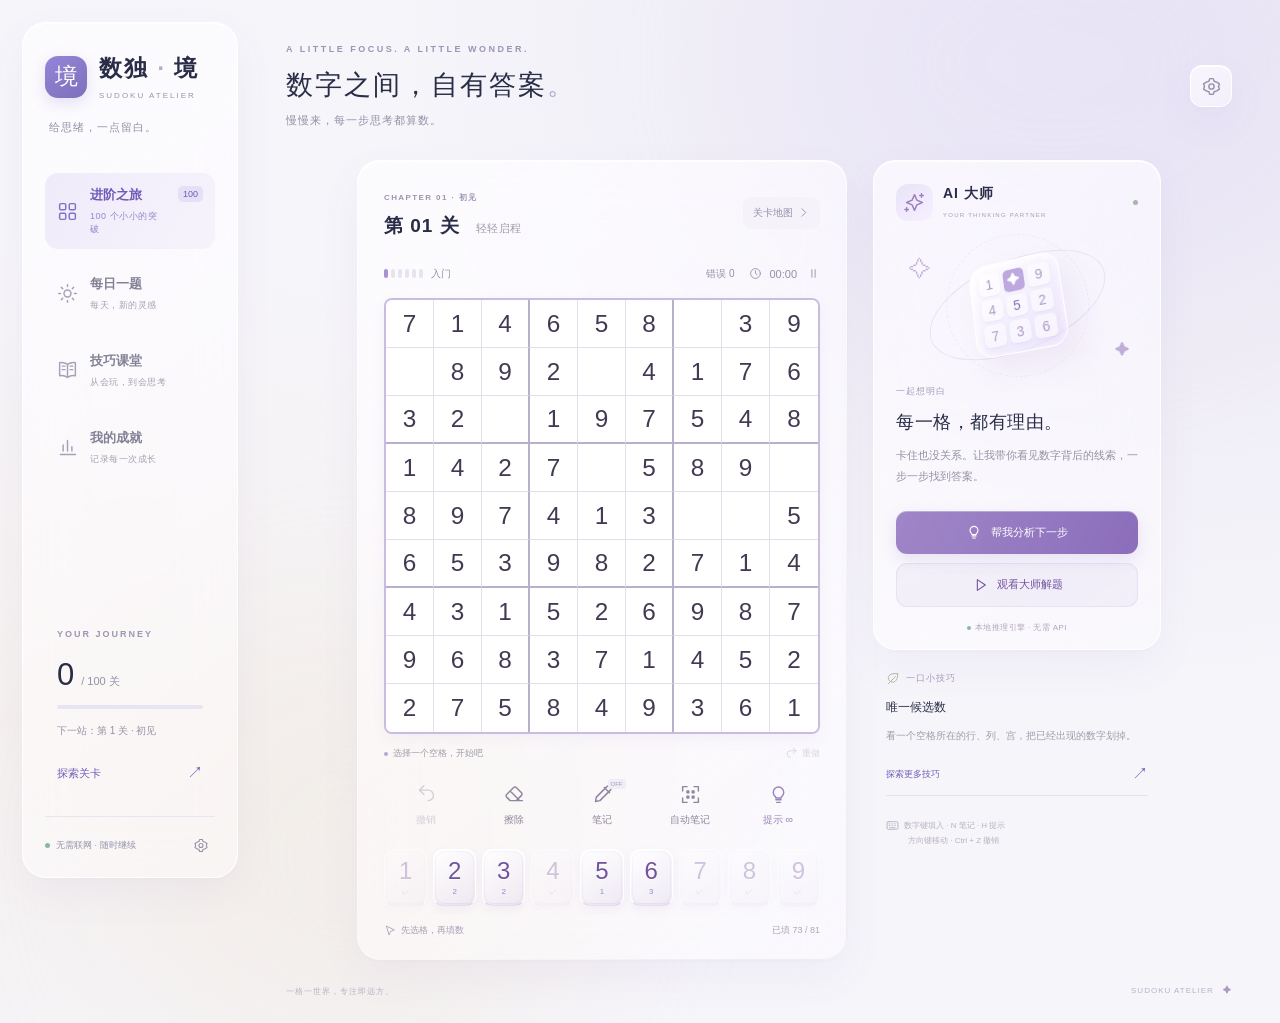
==== index.html @ 43bd1d03 "Publish Sudoku Atelier 2.0" ====
<!doctype html>
<html lang="zh-CN">
<head>
  <meta charset="utf-8">
  <meta name="viewport" content="width=device-width, initial-scale=1, viewport-fit=cover">
  <meta name="theme-color" content="#f6f5fa">
  <meta name="description" content="数独·境，一百关从入门到大师的数独之旅。逐步提示、AI 大师、每日挑战，离线也能玩。">
  <title>数独 · 境 2.0 | 100 关思维之旅</title>
  <link rel="icon" href="icon.svg" type="image/svg+xml">
  <link rel="manifest" href="manifest.webmanifest">
  <link rel="stylesheet" href="style.css">
  <link rel="stylesheet" href="experience.css">
  <script defer src="engine.js"></script>
  <script defer src="levels.js"></script>
  <script defer src="app.js"></script>
</head>
<body>
  <div class="ambient ambient-one"></div><div class="ambient ambient-two"></div>
  <div class="app-shell">
    <aside class="sidebar glass">
      <a class="brand" href="#" aria-label="数独境 首页"><span class="brand-mark">境</span><span>数独<span class="brand-dot"> · </span>境<small>SUDOKU ATELIER</small></span></a>
      <div class="sidebar-intro">给思绪，一点留白。</div>
      <nav class="desktop-nav" aria-label="主导航">
        <button class="nav-item active" data-nav="journey"><i data-icon="grid"></i><span>进阶之旅<small>100 个小小的突破</small></span><b>100</b></button>
        <button class="nav-item" data-nav="daily"><i data-icon="sun"></i><span>每日一题<small>每天，新的灵感</small></span></button>
        <button class="nav-item" data-nav="learn"><i data-icon="book"></i><span>技巧课堂<small>从会玩，到会思考</small></span></button>
        <button class="nav-item" data-nav="stats"><i data-icon="chart"></i><span>我的成就<small>记录每一次成长</small></span></button>
      </nav>
      <div class="journey-card"><span class="eyebrow">YOUR JOURNEY</span><div class="journey-count"><strong id="side-completed">0</strong><span>/ 100 关</span></div><div class="progress-track"><div id="side-progress"></div></div><p id="side-message">从第一格，走向更远的地方。</p><button class="text-button" data-action="levels">探索关卡 <span>↗</span></button></div>
      <div class="sidebar-bottom"><span class="online-dot"></span>无需联网 · 随时继续<button class="icon-button" data-action="settings" aria-label="设置"><i data-icon="settings"></i></button></div>
    </aside>
    <main class="main">
      <header class="page-header"><div><div class="eyebrow">A LITTLE FOCUS. A LITTLE WONDER.</div><h1>数字之间，自有答案<span>。</span></h1><p>慢慢来，每一步思考都算数。</p></div><button class="header-settings icon-button glass" data-action="settings" aria-label="游戏设置"><i data-icon="settings"></i></button></header>
      <header class="mobile-header"><a class="brand" href="#"><span class="brand-mark">境</span><span>数独 · 境</span></a><div><button class="icon-button" data-action="help" aria-label="玩法说明"><i data-icon="help"></i></button><button class="icon-button" data-action="settings" aria-label="游戏设置"><i data-icon="settings"></i></button></div></header>
      <div class="play-layout">
        <section class="game-card glass" aria-label="数独游戏">
          <div class="level-heading"><div><span class="eyebrow" id="chapter-label">CHAPTER 01 · 初见</span><h2 id="level-title">第 01 关 <span>轻轻启程</span></h2></div><button class="level-switch" data-action="levels">关卡地图 <i data-icon="chevron"></i></button></div>
          <div class="game-meta"><span class="difficulty"><span id="difficulty-dots"></span><span id="difficulty-label">入门</span></span><div class="meta-actions"><span id="mistakes" title="累计错误，不限制尝试次数">错误 0</span><button class="timer-button" data-action="pause" aria-label="暂停游戏"><i data-icon="clock"></i><span id="timer">00:00</span><i data-icon="pause"></i></button></div></div>
          <div class="board-wrap"><div id="board" class="board" role="grid" aria-label="9乘9数独棋盘"></div><div class="pause-cover" id="pause-cover" hidden><span class="pause-orbit"><i data-icon="moon"></i></span><h3>给大脑放个小假</h3><p>棋盘和时间，都在这里等你。</p><button class="primary" data-action="resume"><i data-icon="play"></i>继续游戏</button></div></div>
          <div class="board-caption"><span id="board-status"><span class="status-dot"></span>选择一个空格，开始吧</span><button class="tiny-button" data-action="redo" id="redo-button" aria-label="重做"><i data-icon="redo"></i>重做</button></div>
          <div class="tool-row">
            <button class="tool" data-action="undo" id="undo-button"><i data-icon="undo"></i><span>撤销</span></button>
            <button class="tool" data-action="erase"><i data-icon="erase"></i><span>擦除</span></button>
            <button class="tool" data-action="notes" id="notes-button" aria-pressed="false"><span class="tool-icon"><i data-icon="pencil"></i><b id="note-badge">OFF</b></span><span>笔记</span></button>
            <button class="tool desktop-auto" data-action="auto-notes"><i data-icon="scan"></i><span>自动笔记</span></button>
            <button class="tool hint-tool" data-action="hint"><i data-icon="bulb"></i><span>提示 <small>∞</small></span></button>
            <button class="tool mobile-more" data-action="tools"><i data-icon="sliders"></i><span>工具</span></button>
          </div>
          <div class="number-pad" id="number-pad" aria-label="数字键盘"></div>
          <div class="input-footer"><button data-action="input-mode" id="input-mode"><i data-icon="pointer"></i>先选格，再填数</button><span id="filled-count">已填 56 / 81</span></div>
          <button class="mobile-ai" data-action="ai"><span class="ai-mini"><i data-icon="sparkles"></i></span><span>AI 大师<small id="mobile-ai-status">换个视角，找到下一步</small></span><i data-icon="chevron"></i></button>
        </section>
        <aside class="right-rail">
          <section class="master-card glass"><div class="card-heading"><span class="ai-avatar"><i data-icon="sparkles"></i></span><div><h3>AI 大师</h3><span class="small-caps">YOUR THINKING PARTNER</span></div><span class="ai-online"></span></div><div class="master-art" aria-hidden="true"><div class="art-orbit orbit-a"></div><div class="art-orbit orbit-b"></div><div class="art-cube"><span>1</span><span>✦</span><span>9</span><span>4</span><span>5</span><span>2</span><span>7</span><span>3</span><span>6</span></div><span class="art-star star-a">✧</span><span class="art-star star-b">✦</span></div><div class="master-copy"><span class="tiny-label">一起想明白</span><h3 id="ai-title">每一格，都有理由。</h3><p id="ai-reason">卡住也没关系。让我带你看见数字背后的线索，一步一步找到答案。</p></div><button class="primary" data-action="hint"><i data-icon="bulb"></i>帮我分析下一步</button><button class="secondary" data-action="ai"><i data-icon="play"></i>观看大师解题</button><div class="master-footnote"><span class="status-dot"></span>本地推理引擎 · 无需 API</div></section>
          <section class="tip-card"><span class="tiny-label"><i data-icon="leaf"></i>一口小技巧</span><h4 id="tip-title">先从“最满”的地方开始</h4><p id="tip-copy">已知数字越多的行、列或九宫格，往往越容易找到突破口。</p><button class="text-button" data-nav="learn">探索更多技巧 <span>↗</span></button></section>
          <div class="keyboard-note"><i data-icon="keyboard"></i>数字键填入 · N 笔记 · H 提示<br><span>方向键移动 · Ctrl + Z 撤销</span></div>
        </aside>
      </div>
      <footer class="page-footer"><span>一格一世界，专注即远方。</span><span>SUDOKU ATELIER <b>✦</b></span></footer>
    </main>
  </div>
  <nav class="mobile-nav glass" aria-label="手机导航"><button class="active" data-nav="play"><i data-icon="grid"></i><span>棋盘</span></button><button data-nav="journey"><i data-icon="compass"></i><span>旅程</span></button><button class="nav-master" data-nav="ai"><i data-icon="sparkles"></i><span>AI 大师</span></button><button data-nav="learn"><i data-icon="book"></i><span>学堂</span></button><button data-nav="profile"><i data-icon="user"></i><span>我的</span></button></nav>
  <dialog id="modal" aria-labelledby="modal-title"><div class="sheet-handle" id="sheet-handle" aria-hidden="true"><span></span></div><div class="modal-header"><button class="icon-button sheet-back" id="panel-back" data-action="back" aria-label="返回上一级" hidden><i data-icon="back"></i></button><div class="sheet-titles"><span class="eyebrow" id="modal-eyebrow"></span><h2 id="modal-title"></h2></div><button class="icon-button" data-action="close" aria-label="收起全部面板"><i data-icon="close"></i></button></div><div class="panel-trail" id="panel-trail" hidden></div><div id="modal-content"></div></dialog>
  <div id="toast" role="status" aria-live="polite"></div><div id="celebration" aria-hidden="true"></div>
  <input type="file" id="import-file" accept=".json,application/json" hidden>
</body>
</html>
---- style.css ----
@charset "UTF-8";
:root{--bg:#f6f5fa;--ink:#292d47;--muted:#9292a7;--purple:#8271c8;--purple-dark:#705bb7;--lavender:#eee9fb;--line:#e7e5ef;--glass:rgba(255,255,255,.74);--cell:#fff;--selected:#ded4f7;--peer:#f6f3fc;--same:#e9e2f9;--error:#c95972;--error-bg:#fff0f2;--green:#7ba99c;--shadow:0 14px 50px rgba(74,60,118,.055);color-scheme:light;font-family:"Segoe UI","Microsoft YaHei",sans-serif}
*{box-sizing:border-box}body{margin:0;background:var(--bg);color:var(--ink);min-height:100dvh;-webkit-tap-highlight-color:transparent}button,a{touch-action:manipulation}button,input,select{font:inherit}button{border:0;cursor:pointer;color:inherit;background:none}button:disabled{cursor:default;opacity:.35}button:focus-visible,a:focus-visible,input:focus-visible,select:focus-visible{outline:3px solid #a192d7;outline-offset:3px}a{color:inherit;text-decoration:none}h1,h2,h3,h4,p{margin:0}svg{width:21px;height:21px;display:block;fill:none;stroke:currentColor;stroke-width:1.65;stroke-linecap:round;stroke-linejoin:round}i{display:inline-flex;align-items:center;justify-content:center;font-style:normal;flex-shrink:0}[hidden]{display:none!important}.ambient{position:fixed;z-index:-1;pointer-events:none;filter:blur(80px);border-radius:50%}.ambient-one{width:45vw;height:50vh;background:#e8e4fa80;top:-18vh;right:-5vw}.ambient-two{width:35vw;height:50vh;background:#f0e6dc60;bottom:-20vh;left:10vw}.glass{background:var(--glass);border:1px solid #ffffffba;box-shadow:var(--shadow);backdrop-filter:blur(24px)}.app-shell{max-width:1500px;min-height:100dvh;margin:auto;display:grid;grid-template-columns:238px 1fr;gap:0}.sidebar{margin:22px 0 22px 22px;padding:30px 22px 18px;border-radius:24px;position:sticky;top:22px;height:calc(100dvh - 44px);min-height:650px;display:flex;flex-direction:column}.brand{display:flex;align-items:center;gap:12px;font-size:23px;font-weight:650;letter-spacing:2px}.brand-mark{width:42px;height:42px;border-radius:13px;background:linear-gradient(145deg,#9585d8,#7d70ba);color:white;display:grid;place-items:center;font-weight:400;font-size:23px;box-shadow:0 5px 15px #8271c833;letter-spacing:0}.brand-dot{color:#b2a9d1}.brand small{font-size:8px;letter-spacing:2px;display:block;color:#9a93ab;margin-top:7px;font-weight:500}.sidebar-intro{font-size:11px;color:var(--muted);margin:20px 0 38px 4px;letter-spacing:1px}.desktop-nav{display:grid;gap:12px}.nav-item{display:flex;gap:12px;align-items:center;text-align:left;min-height:65px;padding:13px 12px;border-radius:13px;color:#828196;transition:background .2s}.nav-item>i{color:#a5a0b6}.nav-item span{font-size:13px;font-weight:600}.nav-item small{display:block;font-size:9px;margin-top:6px;font-weight:400;letter-spacing:.5px;opacity:.72}.nav-item b{margin-left:auto;font-size:9px;font-weight:500;align-self:flex-start;background:#e6e0f6;padding:3px 5px;border-radius:5px}.nav-item.active{background:linear-gradient(115deg,#efebfa,#f6f3fc);color:var(--purple-dark)}.nav-item.active>i{color:var(--purple)}.nav-item:hover{background:var(--peer)}.journey-card{margin-top:auto;padding:24px 12px 22px}.eyebrow{font-size:9px;letter-spacing:2px;color:#9e94b4;font-weight:600}.journey-count{display:flex;align-items:baseline;gap:7px;margin:16px 0 12px}.journey-count strong{font-size:31px;font-weight:500}.journey-count span{font-size:11px;color:var(--muted)}.progress-track{height:4px;background:var(--line);border-radius:9px;overflow:hidden}.progress-track>div{height:100%;background:#a996dc;width:0;transition:width .5s}.journey-card p{font-size:10px;color:var(--muted);line-height:1.8;margin:13px 0}.text-button{display:flex;align-items:center;justify-content:space-between;width:100%;font-size:11px;color:var(--purple-dark);padding:10px 0}.text-button span{font-size:16px}.sidebar-bottom{display:flex;align-items:center;gap:6px;font-size:9px;color:var(--muted);padding-top:14px;border-top:1px solid var(--line)}.sidebar-bottom .icon-button{margin-left:auto;width:28px;height:28px}.sidebar-bottom svg{width:16px}.online-dot,.status-dot,.ai-online{display:inline-block;width:5px;height:5px;border-radius:50%;background:#8bb7a7}.main{padding:44px 48px 0;max-width:1180px;width:100%}.page-header{display:flex;align-items:center;justify-content:space-between;margin-bottom:32px}.page-header .eyebrow{font-size:9px;letter-spacing:2.5px}.page-header h1{font-size:27px;letter-spacing:2px;font-weight:550;margin:13px 0 10px}.page-header h1 span{color:#aa9ccb}.page-header p{font-size:11px;color:var(--muted);letter-spacing:1px}.icon-button{width:42px;height:42px;border-radius:12px;display:inline-flex;align-items:center;justify-content:center;color:#9691a7}.icon-button:hover{background:var(--lavender)}.play-layout{display:grid;grid-template-columns:minmax(340px,490px) minmax(235px,288px);gap:26px;align-items:start;justify-content:center}.game-card{border-radius:23px;padding:25px 26px 17px;min-width:0}.level-heading{display:flex;align-items:center;justify-content:space-between;gap:8px}.level-heading .eyebrow{font-size:8px;letter-spacing:1.4px}.level-heading h2{font-size:19px;font-weight:600;margin-top:9px;letter-spacing:1px}.level-heading h2 span{font-size:11px;color:#a09aaa;font-weight:400;letter-spacing:.5px;margin-left:10px}.level-switch{display:flex;align-items:center;gap:4px;font-size:10px;color:#9990aa;background:#f5f2fa;padding:9px 10px;border-radius:9px;white-space:nowrap}.level-switch svg{width:13px;height:13px}.game-meta{display:flex;align-items:center;justify-content:space-between;margin:24px 0 14px;font-size:10px;color:#9491a6}.difficulty{display:flex;gap:8px;align-items:center}.difficulty>span:first-child{display:flex;gap:3px}.difficulty-dot{width:4px;height:9px;border-radius:3px;background:#e8e3ef}.difficulty-dot.on{background:#a791d1}.meta-actions{display:flex;align-items:center;gap:15px}.timer-button{display:flex;align-items:center;gap:7px;font-variant-numeric:tabular-nums;font-size:11px;padding:4px 0}.timer-button svg{width:13px;height:13px}.timer-button i:last-child{margin-left:3px}.board-wrap{position:relative;width:100%;aspect-ratio:1}.board{display:grid;grid-template-columns:repeat(9,1fr);grid-template-rows:repeat(9,1fr);height:100%;width:100%;border:2px solid #aca3c1;border-radius:8px;overflow:hidden;background:var(--cell);user-select:none}.cell{padding:0;background:var(--cell);border-radius:0;display:flex;justify-content:center;align-items:center;border-right:1px solid #e2deeb;border-bottom:1px solid #e2deeb;font-size:clamp(19px,1.9vw,26px);font-weight:450;font-variant-numeric:tabular-nums;position:relative;transition:background .15s,color .15s;min-width:0;min-height:0}.cell:nth-child(3n){border-right:2px solid #b8afca}.cell:nth-child(9n){border-right:0}.cell:nth-child(n+19):nth-child(-n+27),.cell:nth-child(n+46):nth-child(-n+54){border-bottom:2px solid #b8afca}.cell:nth-child(n+73){border-bottom:0}.cell.peer{background:var(--peer)}.cell.same{background:var(--same);color:#66558f}.cell.user{color:#8a6bbd;font-weight:550}.cell.selected{background:var(--selected);color:#614b92;box-shadow:inset 0 0 0 2px #b2a0d2;z-index:1}.cell.focus-hint{background:#e7f1e8;color:#4c8066}.cell.error{color:var(--error);background:var(--error-bg)}.cell.error::after{content:"";position:absolute;width:4px;height:4px;border-radius:50%;background:var(--error);bottom:3px;right:3px}.cell.pop{animation:cellPop .24s ease-out}.cell:focus-visible{outline:none;box-shadow:inset 0 0 0 3px #9280bb;z-index:2}.cell .notes{width:90%;height:93%;display:grid;grid-template-columns:repeat(3,1fr);grid-template-rows:repeat(3,1fr);font-size:clamp(8px,.74vw,11px);color:#92879f;font-weight:400;align-items:center;justify-items:center}.cell .note-emphasis{color:#6f50ac;font-weight:800}.pause-cover{position:absolute;inset:0;border-radius:8px;backdrop-filter:blur(15px);background:#f6f3faf5;display:flex;align-items:center;justify-content:center;flex-direction:column;z-index:3}.pause-orbit{width:65px;height:65px;display:grid;place-items:center;background:#e8e2f6;border-radius:50%;color:#9480bd;margin-bottom:18px}.pause-orbit svg{width:28px;height:28px}.pause-cover h3{font-size:18px;font-weight:500}.pause-cover p{font-size:11px;color:var(--muted);margin:12px 0 24px}.pause-cover .primary{width:auto;padding:12px 28px}.board-caption{display:flex;justify-content:space-between;align-items:center;min-height:38px;font-size:9px;color:#a09aaa}.board-caption .status-dot{margin-right:5px;width:4px;height:4px;background:#b6a7d3}.tiny-button{display:flex;align-items:center;gap:4px;font-size:9px;color:#9c92ab;padding:8px 0 8px 8px}.tiny-button svg{width:13px;height:13px}.tool-row{display:grid;grid-template-columns:repeat(5,1fr);gap:4px;padding:3px 0 13px}.tool{display:flex;flex-direction:column;align-items:center;gap:8px;font-size:10px;color:#8f859e;border-radius:10px;padding:9px 0;min-height:58px;transition:background .15s,transform .15s}.tool:active{transform:scale(.92)}.tool:hover{background:var(--peer)}.tool.active{background:var(--lavender);color:var(--purple-dark)}.tool-icon{position:relative;display:flex}.tool-icon b{position:absolute;top:-5px;left:16px;font-size:6px;font-weight:500;background:#f0edf6;padding:2px 3px;border-radius:3px;color:#a79bb4}.tool.active b{background:var(--purple);color:white}.hint-tool{color:#9c83ba}.hint-tool small{font-size:11px}.number-pad{display:grid;grid-template-columns:repeat(9,1fr);gap:6px}.number-key{height:57px;background:linear-gradient(160deg,#f6f2fc,#ede8f7);border:1px solid #eae4f3;border-radius:10px;display:flex;flex-direction:column;align-items:center;justify-content:center;gap:4px;color:#8b71b6;transition:transform .12s,background .2s}.number-key strong{font-size:24px;font-weight:450;line-height:1}.number-key small{font-size:8px;color:#b0a0c4}.number-key:active{transform:translateY(2px) scale(.95)}.number-key.active{background:#8b74bc;color:white}.number-key.active small{color:#e4dcef}.number-key.complete{opacity:.4}.input-footer{display:flex;align-items:center;justify-content:space-between;font-size:9px;color:#ada5b5;margin-top:13px;min-height:23px}.input-footer button{display:flex;gap:5px;align-items:center;color:#a89cb6;font-size:9px;padding:5px 0}.input-footer svg{height:12px;width:12px}.right-rail{display:flex;flex-direction:column;gap:22px}.master-card{padding:23px 22px 16px;border-radius:22px;overflow:hidden}.card-heading{display:flex;align-items:center;gap:10px}.ai-avatar{width:37px;height:37px;background:linear-gradient(140deg,#e9e3f9,#f7f0ff);color:#9b82be;display:grid;place-items:center;border-radius:12px}.card-heading h3{font-size:14px;letter-spacing:1px;font-weight:600}.small-caps{font-size:6px;color:#a79ab4;letter-spacing:1.25px}.ai-online{margin-left:auto;background:#a2b9a5}.master-art{height:152px;position:relative;display:grid;place-items:center;margin:8px -12px 4px;perspective:600px}.art-cube{width:96px;height:96px;display:grid;grid-template-columns:repeat(3,1fr);gap:4px;transform:rotate(-12deg) rotateY(-16deg) rotateX(15deg);padding:9px;background:linear-gradient(150deg,#ffffffcf,#dacdf880);border:1px solid #fff;border-radius:18px;box-shadow:10px 15px 28px #8b6fb71a,inset 2px 2px 10px #fff;color:#ac99c3;animation:float 7s ease-in-out infinite}.art-cube span{display:grid;place-items:center;font-size:14px;background:#fff8;border-radius:5px;box-shadow:0 1px 2px #9179b41a}.art-cube span:nth-child(2){background:#bda9df;color:white}.art-cube span:nth-child(5){color:#8c6ab7}.art-orbit{position:absolute;border:1px solid #d6c9ec70;border-radius:50%;width:187px;height:90px;transform:rotate(-23deg)}.orbit-b{width:143px;height:143px;border-style:dashed;transform:rotate(12deg);opacity:.6}.art-star{position:absolute;color:#bfaed9;font-size:22px}.star-a{left:25px;top:28px}.star-b{right:20px;bottom:23px;font-size:15px}.tiny-label{font-size:9px;color:#a89aba;letter-spacing:1px;display:flex;align-items:center;gap:6px}.master-copy h3{font-size:18px;font-weight:500;margin:12px 0 11px;letter-spacing:.5px}.master-copy p{font-size:11px;color:#9690a3;line-height:1.95;margin-bottom:23px;display:-webkit-box;-webkit-line-clamp:4;-webkit-box-orient:vertical;overflow:hidden}.primary,.secondary{display:flex;align-items:center;justify-content:center;gap:9px;padding:13px 14px;border-radius:11px;width:100%;font-size:11px;transition:background .2s,transform .15s;min-height:43px}.primary{background:linear-gradient(115deg,#9b83c8,#8570b8);color:#fff;box-shadow:0 5px 15px #8e76bb17}.primary:hover{background:var(--purple-dark)}.primary:active,.secondary:active{transform:scale(.98)}.primary svg,.secondary svg{width:16px;height:16px}.secondary{background:#f5f1fa;color:#9a88b2;margin-top:9px;border:1px solid #eee7f5}.secondary:hover{background:var(--lavender)}.master-footnote{text-align:center;font-size:8px;color:#b1a6bd;margin-top:15px;letter-spacing:.4px}.master-footnote .status-dot{width:4px;height:4px;margin-right:4px}.tip-card{padding:0 13px}.tip-card svg{width:14px;height:14px;color:#b4b8a0}.tip-card h4{font-size:12px;font-weight:500;margin:13px 0 10px}.tip-card p{font-size:10px;color:#a39aaa;line-height:1.9}.tip-card .text-button{font-size:9px;margin-top:9px;border-bottom:1px solid #e8e2ed}.keyboard-note{font-size:8px;line-height:1.9;color:#b9b0c1;padding-left:13px}.keyboard-note>i{vertical-align:middle;margin-right:5px}.keyboard-note svg{width:13px;height:13px}.keyboard-note>span{margin-left:22px}.page-footer{display:flex;justify-content:space-between;font-size:8px;color:#bab1c6;letter-spacing:1px;margin:26px 0}.page-footer b{margin-left:6px;color:#ac9bc1}.mobile-header,.mobile-ai,.mobile-nav{display:none}
dialog{border:1px solid #ffffffc7;border-radius:24px;padding:25px;width:min(570px,calc(100vw - 30px));max-height:85dvh;overflow:auto;background:#fbfaff;color:var(--ink);box-shadow:0 30px 110px #3a254838;overscroll-behavior:contain}dialog::backdrop{background:#30243f35;backdrop-filter:blur(7px)}.modal-header{display:flex;justify-content:space-between;align-items:center;gap:10px;margin-bottom:23px}.modal-header h2{font-size:22px;font-weight:550;margin-top:8px}.modal-header .icon-button{flex-shrink:0}.modal-description{font-size:12px;color:#91859f;line-height:1.9;margin-bottom:18px}.chapter-tabs{display:grid;grid-template-columns:repeat(5,1fr);gap:7px;margin-bottom:18px}.chapter-tab{font-size:10px;border-radius:10px;padding:10px 2px;background:#f0ebf7;color:#9c8bad}.chapter-tab.active{background:#927cbd;color:white}.chapter-tab small{display:block;font-size:8px;margin-top:4px;opacity:.75}.chapter-summary{display:flex;justify-content:space-between;align-items:center;margin:20px 0 13px}.chapter-summary h3{font-size:15px;font-weight:500}.chapter-summary span{font-size:10px;color:var(--muted)}.level-grid{display:grid;grid-template-columns:repeat(5,1fr);gap:10px}.level-tile{aspect-ratio:1;background:#f1ecf8;border-radius:14px;display:flex;flex-direction:column;align-items:center;justify-content:center;gap:6px;border:1px solid transparent}.level-tile strong{font-size:22px;font-weight:450}.level-tile small{font-size:9px;color:#b59dcc;letter-spacing:2px}.level-tile.locked{background:#f5f3f8;color:#bbb4c6}.level-tile.locked small{font-size:8px;letter-spacing:0;color:#aaa0b6}.level-tile.current{background:#e5dbf5;border-color:#b7a2d4;color:#765795}.level-tile.done{background:#edf3ed;color:#748e78}.level-tile.done small{color:#b7a56b}.level-tile svg{width:13px;height:13px}.chapter-description{font-size:11px;color:#95869e;line-height:1.9;padding:16px 0}.modal-actions{display:flex;gap:10px;margin-top:20px}.modal-actions .secondary{margin-top:0}.hint-tag{display:inline-flex;align-items:center;gap:7px;font-size:10px;color:#8c74ac;background:#eee7f7;padding:8px 12px;border-radius:8px}.hint-reason{white-space:pre-line;font-size:13px;line-height:2;color:#776b87;margin:18px 0;max-height:40vh;overflow:auto}.hint-answer{display:flex;align-items:center;justify-content:center;gap:20px;background:#f3edf9;border-radius:15px;padding:20px;font-size:12px;color:#9b89ad}.hint-answer strong{font-size:35px;color:#8c70b3;font-weight:500}.setting-row{display:flex;align-items:center;justify-content:space-between;gap:20px;padding:17px 0;border-bottom:1px solid var(--line)}.setting-row label{font-size:13px}.setting-row small{display:block;font-size:10px;color:#a195ac;line-height:1.7;margin-top:5px}.switch{appearance:none;width:38px;height:23px;border-radius:20px;background:#dfd9e8;position:relative;cursor:pointer;flex-shrink:0}.switch:before{content:"";position:absolute;top:3px;left:3px;width:17px;height:17px;border-radius:50%;background:#fff;transition:transform .2s}.switch:checked{background:#9780bc}.switch:checked:before{transform:translateX(15px)}select{max-width:150px;border:1px solid #ded5ea;color:#8b73a6;background:#f6f1fa;border-radius:8px;padding:8px;font-size:11px}.section-label{font-size:11px;color:#aa98b9;margin:22px 0 8px;letter-spacing:1px}.settings-buttons{display:grid;grid-template-columns:1fr 1fr;gap:10px}.settings-buttons .secondary{margin:0}.danger-link{font-size:11px;color:#bd7990;padding:15px 0;margin-top:8px}.lesson{padding:15px;background:#f5f1fa;border-radius:13px;margin:10px 0}.lesson summary{font-size:13px;cursor:pointer;list-style:none;display:flex;gap:12px;align-items:center}.lesson summary span{font-size:10px;width:26px;height:26px;background:#e8def3;color:#9a78b7;border-radius:8px;display:grid;place-items:center}.lesson summary b{font-weight:500}.lesson summary small{margin-left:auto;font-size:9px;color:#a992bb}.lesson p{font-size:12px;line-height:1.9;color:#94849e;margin-top:13px}.rule-cards{display:grid;grid-template-columns:repeat(3,1fr);gap:9px}.rule-card{padding:16px 8px;border-radius:12px;background:#f1eaf8;text-align:center}.rule-card strong{font-size:18px;font-weight:450;color:#9c7dbc}.rule-card p{font-size:10px;line-height:1.8;color:#ac96ba;margin-top:6px}.stats-grid{display:grid;grid-template-columns:repeat(3,1fr);gap:10px}.stat-box{background:#f2edf8;border-radius:14px;padding:18px 6px;text-align:center}.stat-box strong{display:block;font-size:24px;font-weight:450;color:#9272b5}.stat-box span{display:block;font-size:10px;color:#a594b2;margin-top:8px}.achievement{display:flex;align-items:center;gap:13px;padding:14px 0;border-bottom:1px solid var(--line);opacity:.45}.achievement.earned{opacity:1}.achievement .medal{width:37px;height:37px;display:grid;place-items:center;border-radius:11px;background:#efe6d3;color:#af9567}.achievement h4{font-size:12px;font-weight:550}.achievement p{font-size:10px;color:#a394ad;margin-top:5px}.achievement>span:last-child{margin-left:auto;font-size:9px;color:#aa96b8}.win-content{text-align:center}.win-mark{margin:12px auto 20px;width:86px;height:86px;display:grid;place-items:center;border-radius:50%;background:linear-gradient(140deg,#ece2fa,#f9ecda);color:#b29560;font-size:36px}.win-stars{font-size:33px;letter-spacing:10px;color:#c2aa75;margin:15px 0}.win-content h3{font-size:23px;font-weight:500}.win-content>p{font-size:12px;color:#9d8ca7;margin:12px 0 22px;line-height:1.9}.ai-controls{display:flex;gap:10px;align-items:center;margin:20px 0}.ai-controls .primary{flex:1}.ai-controls select{width:95px}.ai-live{background:#f1ebf8;border-radius:13px;padding:17px;font-size:12px;color:#957bad;line-height:1.9}.ai-live strong{display:block;margin-bottom:8px;font-weight:600}.ai-live p{max-height:32vh;overflow:auto;white-space:pre-line;color:#9c8ba8}.demo-ribbon{color:#a88554!important}.storage-note{font-size:10px;line-height:1.8;color:#ab9ab7;margin-top:15px}.daily-hero{padding:24px;text-align:center;background:linear-gradient(140deg,#f2e9d7,#eee5f8);border-radius:18px;margin-bottom:20px}.daily-hero i{color:#b49b6c}.daily-hero svg{width:36px;height:36px}.daily-hero h3{margin:15px 0 8px;font-size:24px;font-weight:450}.daily-hero p{font-size:11px;color:#aa91a5}.empty-state{font-size:12px;color:#b1a1bb;text-align:center;padding:26px}.record-row{display:flex;align-items:center;justify-content:space-between;padding:13px 2px;border-bottom:1px solid var(--line);font-size:12px;color:#9982ac}.record-row small{font-size:10px;color:#b69ac7}.resume-note{font-size:10px;color:#ac9db6;margin-top:12px;line-height:1.8;text-align:center}#toast{position:fixed;bottom:32px;left:50%;transform:translate(-50%,12px);border-radius:12px;max-width:90vw;padding:13px 22px;background:#62526fe8;backdrop-filter:blur(10px);color:white;font-size:12px;box-shadow:0 10px 30px #54436720;opacity:0;pointer-events:none;z-index:100;transition:opacity .2s,transform .2s;text-align:center}#toast.visible{opacity:1;transform:translate(-50%,0)}#celebration{position:fixed;inset:0;pointer-events:none;z-index:200;overflow:hidden}.confetti{position:absolute;top:-20px;width:7px;height:13px;border-radius:2px;animation:fall 2.3s ease-in forwards}.board.breathe{animation:boardGlow .8s}.mobile-ai small{display:block}.muted{color:#aea0b8;font-size:11px;line-height:1.8}
.ai-preview{display:grid;grid-template-columns:repeat(9,1fr);width:min(230px,60vw);aspect-ratio:1;margin:0 auto 18px;border:2px solid #baabcb;border-radius:6px;overflow:hidden}.ai-preview span{display:grid;place-items:center;font-size:16px;border-right:1px solid #e3dceb;border-bottom:1px solid #e3dceb;background:var(--cell)}.ai-preview span:nth-child(3n){border-right:2px solid #baabcb}.ai-preview span:nth-child(9n){border-right:0}.ai-preview span:nth-child(n+19):nth-child(-n+27),.ai-preview span:nth-child(n+46):nth-child(-n+54){border-bottom:2px solid #baabcb}.ai-preview span.user{color:#b090cb}.ai-preview span.selected{background:#e8dcf6;color:#8863a4}.ai-preview span:nth-child(n+73){border-bottom:0}
@keyframes float{0%,100%{transform:translateY(0) rotate(-12deg) rotateY(-16deg) rotateX(15deg)}50%{transform:translateY(-7px) rotate(-8deg) rotateY(-16deg) rotateX(15deg)}}@keyframes cellPop{0%{font-size:15px}70%{font-size:28px}100%{font-size:inherit}}@keyframes fall{to{transform:translateY(105vh) rotate(600deg);opacity:.3}}@keyframes boardGlow{50%{box-shadow:0 0 25px #b8a2d860}}
@media(min-width:1400px){.main{padding-top:58px;padding-left:62px;padding-right:62px}.page-header{margin-bottom:37px}.play-layout{gap:32px}.game-card{padding:28px 29px 20px}}
@media(max-width:1150px){.app-shell{grid-template-columns:210px 1fr}.sidebar{margin-left:15px;padding:25px 15px}.main{padding:35px 28px 0}.play-layout{gap:20px;grid-template-columns:minmax(310px,450px) minmax(210px,260px)}.game-card{padding:22px 20px 15px}.master-card{padding:20px 17px 15px}.brand{font-size:21px}.nav-item{gap:9px;padding-left:9px}.nav-item span{font-size:12px}.level-heading h2 span{display:none}}
@media(max-width:980px){.app-shell{grid-template-columns:185px 1fr}.sidebar{padding:25px 12px}.main{padding:35px 25px 0}.play-layout{grid-template-columns:minmax(310px,440px)}.right-rail{display:none}.game-card{padding:24px}.mobile-ai{display:flex;align-items:center;gap:11px;width:100%;border-top:1px solid var(--line);margin-top:11px;padding:16px 0 0;text-align:left;font-size:12px;color:#9d80b9}.mobile-ai .ai-mini{width:31px;height:31px;border-radius:10px;background:#efe7f9;display:grid;place-items:center}.mobile-ai>span:nth-child(2){flex:1}.mobile-ai small{font-size:9px;color:#b2a0c0;margin-top:4px}.mobile-ai>i svg{width:15px;height:15px}.page-header h1{font-size:24px}.cell{font-size:25px}.cell .notes{font-size:10px}.nav-item small{font-size:8px}.brand{font-size:19px;gap:8px}.brand small{font-size:6px}.sidebar-intro{font-size:10px}.sidebar-bottom{font-size:8px;gap:3px}.nav-item b{display:none}.page-footer{max-width:440px;margin:22px auto}}
@media(max-width:680px){.app-shell{display:block}.sidebar,.page-header,.page-footer{display:none}.main{padding:0 16px 95px;max-width:470px;margin:auto}.mobile-header{display:flex;align-items:center;justify-content:space-between;padding:calc(18px + env(safe-area-inset-top)) 4px 21px}.mobile-header .brand{font-size:18px;letter-spacing:1.5px}.mobile-header .brand-mark{width:32px;height:32px;font-size:18px;border-radius:10px}.mobile-header .icon-button{width:33px;height:33px}.mobile-header svg{width:19px;height:19px}.mobile-header>div{display:flex;gap:7px}.play-layout{display:block}.game-card{border-radius:20px;padding:20px 15px 13px}.level-heading .eyebrow{font-size:7px;letter-spacing:1.4px}.level-heading h2{font-size:19px;margin-top:7px}.level-heading h2 span{display:inline;font-size:10px;margin-left:8px}.level-switch{padding:8px;font-size:9px}.game-meta{margin:19px 0 11px;font-size:9px}.meta-actions{gap:12px}.timer-button{font-size:10px;gap:6px}.difficulty{gap:6px}.difficulty-dot{height:8px;width:3px}.cell{font-size:24px}.cell .notes{font-size:9px}.board-caption{min-height:34px;font-size:8px}.tiny-button{font-size:8px}.tool-row{padding:0 0 11px;gap:2px}.tool{font-size:10px;min-height:57px;gap:8px;padding:8px 0}.tool svg{width:20px;height:20px}.number-pad{gap:4px}.number-key{height:53px;border-radius:8px}.number-key strong{font-size:23px}.number-key small{font-size:7px}.input-footer{margin-top:9px;font-size:8px}.input-footer button{font-size:8px}.mobile-ai{margin-top:9px;padding-top:12px;font-size:11px}.mobile-ai small{font-size:8px}.mobile-ai .ai-mini{width:29px;height:29px}.mobile-ai svg{width:18px;height:18px}.mobile-nav{position:fixed;bottom:0;left:0;right:0;padding:9px 18px calc(8px + env(safe-area-inset-bottom));display:grid;grid-template-columns:repeat(4,1fr);z-index:4;border-width:1px 0 0;background:#fbfaffef;gap:15px}.mobile-nav button{display:flex;align-items:center;flex-direction:column;gap:5px;color:#b0a6bf;min-height:43px;font-size:9px}.mobile-nav button.active{color:#9270b9}.mobile-nav svg{width:20px;height:20px}.mobile-nav button.active i{position:relative}.mobile-nav button.active i:before{content:"";position:absolute;inset:-4px -13px;background:#ece4f760;border-radius:8px;z-index:-1}dialog{padding:22px 19px;border-radius:22px;max-height:87dvh;width:calc(100vw - 24px)}.modal-header h2{font-size:21px}.modal-header{margin-bottom:20px}.level-grid{gap:8px}.level-tile{border-radius:11px}.level-tile strong{font-size:19px}.chapter-tabs{gap:5px}.chapter-tab{font-size:9px}.hint-reason{font-size:12px}.modal-actions{gap:8px}.modal-actions button{font-size:11px}#toast{bottom:88px;font-size:11px;min-width:200px}.setting-row{padding:14px 0}.setting-row label{font-size:12px}.setting-row small{font-size:9px}}
@media(max-width:370px){.main{padding-left:10px;padding-right:10px}.game-card{padding-left:12px;padding-right:12px}.level-heading h2 span{display:none}.mobile-header{padding-top:14px;padding-bottom:15px}.number-key{height:48px}.cell{font-size:22px}.cell .notes{font-size:8px}.number-pad{gap:3px}.game-meta{margin-top:16px}.tool{font-size:9px}.tool svg{width:19px;height:19px}}
@media(max-height:740px) and (max-width:680px){.mobile-header{padding-top:12px;padding-bottom:13px}.game-card{padding-top:15px}.game-meta{margin-top:13px}.tool-row{padding-bottom:8px}.tool{min-height:49px;gap:5px;padding:6px 0}.number-key{height:45px}.input-footer{margin-top:6px}.mobile-ai{padding-top:10px;margin-top:7px}}
body[data-theme="night"]{--bg:#211f2b;--ink:#e1d9ed;--muted:#91849f;--purple:#b59bd5;--purple-dark:#b498d4;--lavender:#383044;--line:#44374f;--glass:#2b2636dc;--cell:#2c2736;--selected:#55416a;--peer:#342b40;--same:#443553;--error:#f596ac;--error-bg:#502d3a;--shadow:0 14px 50px #10091733;color-scheme:dark}body[data-theme="night"] .glass{border-color:#ffffff0d}body[data-theme="night"] .ambient{opacity:.1}body[data-theme="night"] .cell{border-color:#46384f}body[data-theme="night"] .cell:nth-child(3n){border-right-color:#70577e}body[data-theme="night"] .cell:nth-child(n+19):nth-child(-n+27),body[data-theme="night"] .cell:nth-child(n+46):nth-child(-n+54){border-bottom-color:#70577e}body[data-theme="night"] .board{border-color:#766087}body[data-theme="night"] .nav-item.active,body[data-theme="night"] .number-key,body[data-theme="night"] .level-switch,body[data-theme="night"] .secondary,body[data-theme="night"] .pause-cover,body[data-theme="night"] .mobile-nav,body[data-theme="night"] dialog{background:#302739}body[data-theme="night"] .number-key{border-color:#4d3c5b}body[data-theme="night"] .level-tile,body[data-theme="night"] .lesson,body[data-theme="night"] .stat-box,body[data-theme="night"] .ai-live,body[data-theme="night"] .hint-answer,body[data-theme="night"] .rule-card{background:#3c2e47}body[data-theme="night"] .cell.user{color:#c3a0ea}body[data-theme="night"] .cell.selected{color:#e4cff9}body[data-theme="night"] .cell.error{color:var(--error)}body[data-theme="night"] .cell.focus-hint{background:#304b42;color:#b8d9c7}body[data-theme="night"] .number-key.active{background:#725887;color:white}
body.high-contrast{--muted:#6b6477;--ink:#252034}body.high-contrast .cell .notes{color:#61526e}body.high-contrast .game-meta,body.high-contrast .board-caption,body.high-contrast .tool,body.high-contrast .input-footer{color:#70627c}body.large-digits .cell{font-size:29px}body.large-digits .cell .notes{font-size:11px}
@media(prefers-reduced-motion:reduce){*,*:before,*:after{animation:none!important;transition:none!important;scroll-behavior:auto!important}}body.reduce-motion *,body.reduce-motion *:before{animation:none!important;transition:none!important}
---- experience.css ----
/* Atelier 2.0 — layered mobile navigation, tactile glass and quiet light. */
:root{--accent-rgb:139,109,187;--accent:#8b6dbb;--accent-deep:#73539f;--accent-soft:#eee7f8;--surface-rgb:255,253,255;--frost:.7;--glass-blur:26px;--edge:rgba(255,255,255,.88);--panel-ink:#413450;--panel-muted:#8d809c;--duration:220ms}
body[data-accent="mint"]{--accent-rgb:72,148,133;--accent:#489485;--accent-deep:#307d70;--accent-soft:#e1f2ee;--purple:#489485;--purple-dark:#307d70;--lavender:#e1f2ee;--selected:#c4e6dc;--same:#dceee7;--peer:#f0f8f5}
body[data-accent="peach"]{--accent-rgb:190,127,102;--accent:#be7f66;--accent-deep:#a5654d;--accent-soft:#f9e9e0;--purple:#be7f66;--purple-dark:#a5654d;--lavender:#f9e9e0;--selected:#f0d0bd;--same:#f8e4d8;--peer:#fdf5ef}
body[data-material="clear"]{--frost:.43;--glass-blur:17px;--edge:rgba(255,255,255,.96)}body[data-material="solid"]{--frost:1;--glass-blur:0px}body[data-pace="gentle"]{--duration:320ms}
body{background:radial-gradient(ellipse at 90% 4%,rgba(var(--accent-rgb),.12),transparent 46%),radial-gradient(ellipse at 0% 70%,#efdec133,transparent 48%),#f6f5fa}
.glass{background:linear-gradient(145deg,rgba(var(--surface-rgb),var(--frost)),rgba(var(--surface-rgb),.44));border:1px solid var(--edge);backdrop-filter:blur(var(--glass-blur)) saturate(140%);box-shadow:inset 0 1px 0 #fff,0 16px 40px rgba(var(--accent-rgb),.065),0 2px 5px rgba(var(--accent-rgb),.025)}
body[data-material="solid"] .glass{background:rgb(var(--surface-rgb))}.game-card{position:relative}.game-card::before{content:"";position:absolute;inset:-1px;border-radius:inherit;pointer-events:none;border:1px solid transparent;background:linear-gradient(130deg,#fff,transparent 38%,rgba(var(--accent-rgb),.14)) border-box;mask:linear-gradient(#fff 0 0) padding-box,linear-gradient(#fff 0 0);mask-composite:exclude}
.board{border-color:rgba(var(--accent-rgb),.46);box-shadow:0 5px 14px rgba(var(--accent-rgb),.07),inset 0 0 0 1px #fff}.cell.given{color:#433953}.cell.user{color:var(--accent-deep)}.cell.selected{box-shadow:inset 0 0 0 2px rgba(var(--accent-rgb),.5)}.cell.error{color:var(--error)}.cell.pop{animation:none}.cell.pop .digit{animation:digit-land .22s cubic-bezier(.15,.9,.4,1)}.cell .digit{pointer-events:none}.cell .notes{pointer-events:none}
.number-key{position:relative;overflow:hidden;background:linear-gradient(145deg,rgba(255,255,255,.95),rgba(var(--accent-rgb),.105));border:1px solid rgba(255,255,255,.95);border-bottom-color:rgba(var(--accent-rgb),.2);color:var(--accent-deep);box-shadow:0 4px 8px rgba(var(--accent-rgb),.075),inset 0 1px 0 #fff,inset 0 -2px 0 rgba(var(--accent-rgb),.05);transition:transform 90ms,box-shadow 120ms,background 120ms;isolation:isolate}
.number-key::before{content:"";position:absolute;inset:1px;border-radius:inherit;border:1px solid rgba(var(--accent-rgb),.06);pointer-events:none}.number-key strong{font-variant-numeric:tabular-nums;font-weight:500;text-shadow:0 1px 0 white}.number-key small{color:rgba(var(--accent-rgb),.8)}.key-light{position:absolute;inset:0;background:radial-gradient(circle 50px at var(--press-x,50%) var(--press-y,50%),rgba(var(--accent-rgb),.2),transparent);opacity:0;pointer-events:none;z-index:-1}.number-key:active{transform:translateY(2px) scale(.96);box-shadow:inset 0 2px 5px rgba(var(--accent-rgb),.12),0 1px 2px rgba(var(--accent-rgb),.08)}.number-key:active .key-light{opacity:1}.number-key.active{background:linear-gradient(135deg,rgba(var(--accent-rgb),.72),var(--accent));box-shadow:0 5px 12px rgba(var(--accent-rgb),.25);color:white}.number-key.active strong{text-shadow:none}.number-key.active small{color:white}.number-key.complete{opacity:.32}.key-erase,.mobile-more{display:none}.primary{background:linear-gradient(115deg,rgba(var(--accent-rgb),.82),var(--accent));box-shadow:inset 0 1px 0 #ffffff50,0 6px 16px rgba(var(--accent-rgb),.17);font-weight:550}.primary:hover{background:var(--accent-deep)}.secondary{background:rgba(var(--accent-rgb),.065);border-color:rgba(var(--accent-rgb),.1);color:var(--accent-deep)}
dialog{padding:0;width:min(580px,calc(100vw - 36px));max-height:min(860px,90dvh);overflow:visible;border-radius:28px;border:1px solid rgba(255,255,255,.8);background:linear-gradient(145deg,rgba(var(--surface-rgb),.9),rgba(var(--surface-rgb),.78));backdrop-filter:blur(40px) saturate(155%);box-shadow:inset 0 1px 0 #fff,0 35px 100px #46345235,0 2px 5px #46345210;color:var(--panel-ink)}
dialog::backdrop{background:#36263b36;backdrop-filter:blur(4px)}.sheet-handle{height:24px;display:flex;align-items:center;justify-content:center;cursor:grab;touch-action:none}.sheet-handle:active{cursor:grabbing}.sheet-handle span{width:36px;height:4px;border-radius:5px;background:rgba(var(--accent-rgb),.24)}.modal-header{margin:0;padding:3px 22px 14px;gap:10px;align-items:center}.modal-header h2{font-size:22px;letter-spacing:-.5px;margin-top:7px;line-height:1.3}.modal-header .eyebrow{font-size:8px;letter-spacing:1.6px;color:var(--panel-muted)}.modal-header .icon-button{width:36px;height:36px;background:rgba(var(--accent-rgb),.055);border:1px solid #ffffff90;border-radius:50%;color:var(--accent-deep)}.sheet-titles{flex:1;min-width:0}.sheet-back{margin-right:0}.sheet-back svg{width:17px}.panel-trail{padding:0 24px 10px;color:var(--panel-muted);font-size:9px;white-space:nowrap;overflow:hidden;text-overflow:ellipsis;letter-spacing:.2px}#modal-content{padding:4px 24px 26px;max-height:calc(min(860px,90dvh) - 112px);overflow:auto;overscroll-behavior:contain;scrollbar-width:thin;scrollbar-color:#cfc0dd transparent;border-radius:0 0 28px 28px;scroll-padding:10px}
dialog[data-depth="0"] #modal-content{max-height:calc(min(860px,90dvh) - 91px)}.app-shell{transition:filter var(--duration),scale var(--duration);transform-origin:center 25%}.panel-open .app-shell{filter:saturate(.7);scale:.988}.panel-open{overflow:hidden}.modal-description{font-size:12px;color:var(--panel-muted);margin-bottom:19px;line-height:1.95}.section-heading{display:flex;justify-content:space-between;align-items:center;margin:22px 0 12px;font-size:12px;font-weight:550}.section-heading small{font-size:9px;font-weight:400;color:var(--panel-muted)}.section-label{font-size:11px;color:var(--panel-muted);margin:20px 0 12px}.menu-group{border-radius:18px;overflow:hidden;background:rgba(var(--surface-rgb),.7);border:1px solid #ffffffd0;box-shadow:0 4px 20px rgba(var(--accent-rgb),.035)}.menu-group.spaced{margin-top:22px}.menu-row{display:flex;align-items:center;gap:12px;width:100%;padding:18px 15px;min-height:76px;text-align:left;position:relative;transition:background 110ms}.menu-row+ .menu-row:before{content:"";height:1px;position:absolute;top:0;left:63px;right:15px;background:rgba(var(--accent-rgb),.085)}.menu-row:active{background:rgba(var(--accent-rgb),.09)}.menu-icon{width:36px;height:36px;border-radius:12px;display:grid;place-items:center;flex-shrink:0;background:linear-gradient(130deg,rgba(var(--accent-rgb),.1),rgba(var(--accent-rgb),.035));box-shadow:inset 0 1px 0 white;color:var(--accent)}.menu-icon svg{width:20px;height:20px}.menu-row>span:nth-child(2){flex:1;min-width:0}.menu-row strong{display:block;font-size:13px;font-weight:550;color:var(--panel-ink)}.menu-row small{display:block;margin-top:6px;font-size:10px;color:var(--panel-muted);line-height:1.5}.menu-row>i{color:rgba(var(--accent-rgb),.45)}.menu-row>i svg{width:14px;height:14px}.menu-row>b{font-size:9px;font-weight:500;color:var(--accent);letter-spacing:.8px;white-space:nowrap}.coach-note{display:flex;gap:10px;align-items:flex-start;padding:16px 2px;margin:7px 0}.coach-note>svg{flex-shrink:0;width:17px;height:17px;color:var(--accent);margin-top:3px}.coach-note p{font-size:11px;line-height:1.85;color:var(--panel-muted)}
.journey-hero{display:flex;align-items:center;gap:20px;padding:20px;background:linear-gradient(125deg,rgba(var(--accent-rgb),.085),rgba(255,255,255,.6));border-radius:21px;margin-bottom:17px;border:1px solid white}.journey-hero>div:first-child{flex:1}.journey-hero h3{font-size:20px;font-weight:550;margin:10px 0}.journey-hero h3 span{font-size:12px;color:var(--accent)}.journey-hero p{font-size:10px;color:var(--panel-muted);margin-bottom:18px}.journey-hero .primary{padding:11px 12px;font-size:11px;min-height:42px}.progress-orbit{width:90px;height:90px;flex-shrink:0;border-radius:50%;padding:5px;background:conic-gradient(var(--accent) var(--progress),rgba(var(--accent-rgb),.09) 0);box-shadow:0 3px 13px rgba(var(--accent-rgb),.055)}.progress-orbit>strong{display:flex;align-items:center;justify-content:center;flex-direction:column;height:100%;border-radius:50%;background:#f8f5fc;font-size:27px;font-weight:450;color:var(--accent-deep)}.progress-orbit small{display:block;font-size:9px;font-weight:400;color:var(--panel-muted);margin-top:3px}.chapter-list{display:grid;gap:10px}.chapter-card{display:flex;align-items:center;gap:15px;text-align:left;border-radius:17px;padding:16px;background:rgba(var(--surface-rgb),.7);border:1px solid #fff}.chapter-number{font-size:24px;letter-spacing:-1px;font-weight:300;width:34px;color:rgba(var(--accent-rgb),.5)}.chapter-card>span:nth-child(2){flex:1}.chapter-card strong{display:flex;align-items:center;justify-content:space-between;font-size:14px;font-weight:550}.chapter-card strong small{font-size:9px;color:var(--accent);font-weight:400;background:rgba(var(--accent-rgb),.07);padding:4px 7px;border-radius:6px}.chapter-card p{font-size:10px;color:var(--panel-muted);margin:6px 0 10px}.chapter-progress{display:block;height:3px;background:rgba(var(--accent-rgb),.07);border-radius:3px;overflow:hidden}.chapter-progress b{height:100%;display:block;background:rgba(var(--accent-rgb),.5)}.chapter-card>i{color:rgba(var(--accent-rgb),.45)}.chapter-card>i svg{width:14px;height:14px}.chapter-card:active{background:rgba(var(--accent-rgb),.07)}.chapter-final{background:linear-gradient(120deg,#eee3f580,#ecd9b64d)}.chapter-banner{display:flex;align-items:center;gap:20px;padding:12px 0 24px}.chapter-big{font-size:62px;color:rgba(var(--accent-rgb),.21);font-weight:250;letter-spacing:-4px}.chapter-banner p{font-size:11px;line-height:1.9;color:var(--panel-muted);margin-top:9px}.difficulty-pill{display:inline-block;padding:5px 9px;border-radius:7px;background:rgba(var(--accent-rgb),.09);font-size:10px;color:var(--accent)}.level-grid{gap:11px}.level-tile{background:linear-gradient(140deg,#fff,rgba(var(--accent-rgb),.08));border:1px solid #fff;box-shadow:0 3px 7px rgba(var(--accent-rgb),.035)}.level-tile.locked{background:#ffffff60;color:#aa9db6}.level-tile.current{background:rgba(var(--accent-rgb),.13);border-color:rgba(var(--accent-rgb),.25);color:var(--accent-deep)}.level-tile strong{font-weight:350}.level-tile small{font-size:8px}.level-detail-hero{text-align:center;padding:10px 10px 23px}.level-detail-hero>span{display:inline-grid;place-items:center;width:65px;height:65px;border-radius:22px;background:linear-gradient(140deg,rgba(var(--accent-rgb),.1),#eed8af44);font-size:30px;color:var(--accent);box-shadow:inset 0 1px 0 #fff,0 12px 25px rgba(var(--accent-rgb),.1);margin-bottom:18px}.level-detail-hero h3{font-size:21px;font-weight:450;letter-spacing:-.3px}.level-detail-hero p{font-size:11px;color:var(--panel-muted);line-height:1.9;margin-top:12px}.stat-box{background:rgba(var(--accent-rgb),.055);border:1px solid #fff}.stat-box strong{color:var(--accent-deep)}.stat-box span{color:var(--panel-muted)}.detail-note{display:flex;gap:10px;align-items:center;padding:20px 3px;color:var(--accent)}.detail-note>span{flex:1;font-size:9px;color:var(--panel-muted)}.detail-note strong{display:block;font-size:12px;font-weight:500;color:var(--panel-ink);margin-top:5px}.detail-note>b{color:#b39961;font-size:14px}.detail-note>svg{width:20px;height:20px}
.settings-hero,.school-hero{display:flex;gap:16px;align-items:center;margin:9px 0 25px;padding:0 6px}.settings-hero h3,.school-hero h3{font-size:16px;font-weight:450}.settings-hero p,.school-hero p{font-size:10px;color:var(--panel-muted);margin-top:9px;line-height:1.7}.glass-gem{width:49px;height:49px;display:grid;place-items:center;border:1px solid white;background:linear-gradient(135deg,#fff,rgba(var(--accent-rgb),.2));border-radius:16px;box-shadow:0 8px 15px rgba(var(--accent-rgb),.11);color:var(--accent);transform:rotate(-8deg);flex-shrink:0}.material-preview{height:125px;position:relative;display:grid;place-items:center;border-radius:19px;overflow:hidden;background:linear-gradient(115deg,#eee8f6,#f0e8e0)}.preview-orb{position:absolute;width:80px;height:80px;border-radius:50%;background:linear-gradient(160deg,#cfc0e9,#ad96cf);left:calc(50% - 60px);top:20px;box-shadow:30px 6px 25px rgba(var(--accent-rgb),.25)}.preview-glass{position:relative;width:140px;height:89px;border-radius:16px;display:grid;place-content:center;gap:4px;text-align:center;transform:rotate(-8deg);background:rgba(var(--surface-rgb),var(--frost));backdrop-filter:blur(var(--glass-blur));border:1px solid white;box-shadow:inset 0 1px 0 white,8px 11px 25px rgba(var(--accent-rgb),.13);font-size:29px;color:var(--accent-deep)}.preview-glass small{font-size:6px;letter-spacing:1.5px;font-weight:500}.choice-cards{display:flex;gap:9px}.choice-card{flex:1;min-width:0;position:relative;text-align:center;border-radius:14px;background:rgba(var(--surface-rgb),.6);border:1px solid #fff;padding:15px 7px 13px}.choice-card.chosen{border-color:rgba(var(--accent-rgb),.48);background:rgba(var(--accent-rgb),.06);box-shadow:0 3px 13px rgba(var(--accent-rgb),.055)}.choice-card>strong{display:block;font-weight:500;font-size:12px;margin-top:10px}.choice-card>small{display:block;font-size:9px;color:var(--panel-muted);margin-top:6px;line-height:1.5}.choice-card>b{display:none;position:absolute;right:5px;top:5px;border-radius:50%;background:var(--accent);color:#fff;padding:2px}.choice-card>b svg{width:10px;height:10px}.choice-card.chosen>b{display:block}.choice-sample{display:grid;place-items:center;height:35px;margin:0 auto;font-size:17px;color:var(--accent);letter-spacing:2px;font-weight:350}.choice-sample[class*="accent-"]{width:33px;height:33px;border-radius:50%;box-shadow:inset 0 2px 3px #ffffffad,0 4px 9px #bfb0cb33}.accent-violet{background:linear-gradient(135deg,#d6c7ec,#b295d3)}.accent-mint{background:linear-gradient(135deg,#c3e5d8,#89bcae)}.accent-peach{background:linear-gradient(135deg,#f1d8c3,#d9a78f)}.choice-sample[class*="material-"]{border:1px solid #fff;border-radius:9px;width:48px;background:rgba(var(--accent-rgb),.1)}.choice-sample.material-clear{background:rgba(var(--accent-rgb),.035);box-shadow:inset 0 1px 1px white,0 3px 8px rgba(var(--accent-rgb),.13)}.choice-sample.material-solid{background:#fff}.choice-sample[class*="keypad-"]{font-size:14px;letter-spacing:3px}.setting-row{border-color:rgba(var(--accent-rgb),.09);padding:19px 2px}.setting-row label{font-size:13px}.setting-row small{color:var(--panel-muted);font-size:10px;line-height:1.8}.switch{width:43px;height:27px}.switch:before{width:21px;height:21px}.switch:checked{background:var(--accent)}.switch:checked:before{transform:translateX(16px)}.save-status{display:flex;align-items:center;gap:13px;margin:8px 0 23px;padding:15px;background:rgba(var(--accent-rgb),.055);border-radius:14px}.save-status>svg{color:var(--accent)}.save-status strong{display:block;font-size:13px;font-weight:500}.save-status small{display:block;margin-top:6px;font-size:10px;color:var(--panel-muted)}.storage-note{color:var(--panel-muted);line-height:1.9;padding:4px}.profile-hero{text-align:center;padding:9px 0 26px}.profile-hero>span{display:grid;place-items:center;width:61px;height:61px;margin:0 auto 18px;border-radius:23px;background:linear-gradient(140deg,#fff,rgba(var(--accent-rgb),.13));border:1px solid white;color:var(--accent);box-shadow:0 9px 20px rgba(var(--accent-rgb),.09)}.profile-hero h3{font-size:20px;font-weight:450}.profile-hero p{font-size:10px;color:var(--panel-muted);margin-top:10px}.tool-panel-grid{display:grid;grid-template-columns:repeat(2,1fr);gap:11px}.tool-panel-grid button{padding:20px 14px;text-align:left;border-radius:17px;background:#ffffffaa;border:1px solid #fff}.tool-panel-grid svg{color:var(--accent);margin-bottom:16px}.tool-panel-grid strong{display:block;font-size:13px;font-weight:500}.tool-panel-grid small{display:block;font-size:9px;color:var(--panel-muted);margin-top:7px;line-height:1.7}.tool-panel-grid button:active{background:rgba(var(--accent-rgb),.07)}.score-rules p{display:grid;gap:9px;background:#ffffff90;border:1px solid white;border-radius:16px;padding:19px;margin-bottom:11px}.score-rules b{color:#b89b64;letter-spacing:6px;font-size:19px}.score-rules strong{font-size:14px;font-weight:500}.score-rules span{font-size:11px;color:var(--panel-muted);line-height:1.8}.record-row small{display:block;font-size:9px;margin-top:5px;line-height:1.8;color:var(--panel-muted)}
.ai-home-hero{text-align:center;padding:4px 0 25px}.ai-lens{width:75px;height:75px;margin:5px auto 22px;border-radius:26px;display:grid;place-items:center;background:linear-gradient(145deg,#fff,rgba(var(--accent-rgb),.17));box-shadow:inset 0 1px 0 #fff,0 11px 23px rgba(var(--accent-rgb),.13);border:1px solid white;transform:rotate(-9deg);position:relative;color:var(--accent)}.ai-lens::after{content:"";position:absolute;inset:-9px;border:1px solid rgba(var(--accent-rgb),.1);border-radius:30px;transform:rotate(14deg)}.ai-lens svg{width:32px;height:32px}.ai-home-hero .tiny-label{display:block;font-size:9px;color:var(--panel-muted)}.ai-home-hero h3{font-size:23px;font-weight:450;letter-spacing:-.3px;margin:11px 0}.ai-home-hero p{font-size:11px;color:var(--panel-muted)}.analysis-head{display:flex;gap:18px;align-items:center;margin:8px 0 22px}.analysis-head .progress-orbit{width:82px;height:82px}.analysis-head h3{font-size:16px;font-weight:500;margin-bottom:8px}.analysis-head p{font-size:11px;line-height:1.9;color:var(--panel-muted)}.analysis-map{display:grid;grid-template-columns:repeat(9,1fr);gap:4px;padding:10px;border:1px solid white;border-radius:15px;background:#ffffff80}.analysis-map span{background:rgba(var(--accent-rgb),var(--density));height:26px;display:grid;place-items:center;border-radius:5px;font-size:10px;color:var(--accent-deep)}.analysis-map .map-focus{outline:2px solid var(--accent);outline-offset:0}.analysis-map .map-error{background:#e9afbc88;color:#b5506c}.analysis-strategy{display:flex;gap:12px;margin:20px 0 10px;align-items:flex-start}.analysis-strategy>span{padding:10px;border-radius:12px;background:rgba(var(--accent-rgb),.06);color:var(--accent)}.analysis-strategy small{color:var(--panel-muted);font-size:9px}.analysis-strategy strong{display:block;font-size:13px;font-weight:500;margin-top:5px}.analysis-strategy p{font-size:10px;color:var(--panel-muted);line-height:1.8;margin-top:7px}.answer-choices{display:grid;gap:12px;margin:24px 0 6px}.answer-option{display:flex;align-items:center;gap:13px;width:100%;padding:21px 16px;text-align:left;background:#ffffff88;border:1px solid white;border-radius:17px}.answer-option.chosen{border-color:rgba(var(--accent-rgb),.45);background:rgba(var(--accent-rgb),.07)}.answer-option>span{color:var(--accent)}.answer-option>div{flex:1}.answer-option strong{display:block;font-size:14px;font-weight:500}.answer-option small{display:block;font-size:10px;margin-top:8px;color:var(--panel-muted)}.answer-option>b{font-size:18px;color:var(--accent);font-weight:400}.ai-live{background:rgba(var(--accent-rgb),.05);border:1px solid white;color:var(--accent-deep);font-size:12px;padding:15px}.ai-live p{font-size:11px;color:var(--panel-muted);max-height:140px}.ai-controls{margin:15px 0}.ai-preview{width:min(260px,63vw);border-color:rgba(var(--accent-rgb),.45);margin-bottom:16px}.hint-tag{background:rgba(var(--accent-rgb),.08);color:var(--accent-deep)}.hint-reason{color:var(--panel-muted)}.hint-answer{background:rgba(var(--accent-rgb),.06);border:1px solid white}.hint-answer strong{color:var(--accent-deep)}.school-hero>svg{width:37px;height:37px;color:var(--accent);flex-shrink:0}.lesson-number{width:30px;color:rgba(var(--accent-rgb),.7);font-size:18px;font-weight:350}.lesson-visual{padding:27px 15px;background:linear-gradient(130deg,rgba(var(--accent-rgb),.07),#ffffff70);border:1px solid #fff;border-radius:20px;text-align:center}.lesson-symbols{display:grid;grid-template-columns:repeat(3,1fr);width:120px;height:120px;gap:5px;margin:0 auto 20px;transform:rotate(-6deg)}.lesson-symbols span{display:grid;place-items:center;border-radius:9px;background:#ffffffaa;border:1px solid #fff;font-size:20px;font-weight:350;color:rgba(var(--accent-rgb),.75);box-shadow:0 3px 8px rgba(var(--accent-rgb),.05)}.lesson-symbols .lit{background:var(--accent);color:white}.lesson-visual>span{font-size:10px;color:var(--panel-muted)}.lesson-prose{font-size:14px;line-height:2.2;margin:24px 3px 4px;color:var(--panel-ink)}
@keyframes digit-land{from{transform:scale(.65);opacity:.25}to{transform:scale(1);opacity:1}}
@media(max-width:760px){
 .app-shell{display:block}.sidebar,.page-header,.page-footer,.right-rail{display:none}.main{padding:0 15px 103px;max-width:460px;margin:0 auto}.mobile-header{display:flex;align-items:center;justify-content:space-between;padding:calc(15px + env(safe-area-inset-top)) 5px 18px}.mobile-header .brand{font-size:18px}.mobile-header .brand-mark{width:33px;height:33px;font-size:19px;border-radius:11px;background:linear-gradient(130deg,rgba(var(--accent-rgb),.8),var(--accent))}.mobile-header>div{display:flex;gap:8px}.mobile-header .icon-button{width:34px;height:34px;background:#ffffff65;border:1px solid #fff;border-radius:50%}.mobile-header svg{width:17px;height:17px}.play-layout{display:block}.game-card{padding:19px 15px 14px;border-radius:24px}.game-card .level-heading h2{font-size:20px;font-weight:500;letter-spacing:-.4px}.level-heading .eyebrow{font-size:7px;letter-spacing:1.6px;color:var(--panel-muted)}.level-heading h2 span{display:inline;font-size:10px;font-weight:400;color:var(--panel-muted);margin-left:7px}.level-switch{padding:9px 10px;border-radius:10px;background:#ffffff80;border:1px solid #fff;color:var(--accent-deep);font-size:9px}.game-meta{margin:17px 0 11px;font-size:9px;color:var(--panel-muted)}.difficulty-dot.on{background:var(--accent)}.board{border-radius:10px}.cell{font-size:24px}.cell .notes{font-size:9px}.board-caption{min-height:32px;font-size:8px;color:var(--panel-muted)}.board-caption .tiny-button{display:none}.tool-row{grid-template-columns:repeat(5,1fr);gap:4px;padding:0 0 12px}.tool{padding:8px 0 7px;gap:6px;min-height:49px;font-size:9px;color:var(--accent-deep);border:1px solid transparent}.tool:active{background:rgba(var(--accent-rgb),.08)}.tool svg{width:19px;height:19px}.tool.active{background:rgba(var(--accent-rgb),.09);border-color:rgba(var(--accent-rgb),.13)}.desktop-auto{display:none}.mobile-more{display:flex}.number-pad{grid-template-columns:repeat(5,1fr);gap:7px}.number-key{height:51px;border-radius:13px;flex-direction:row;align-items:center;gap:9px;padding:0;justify-content:center}.number-key strong{font-size:27px;font-weight:400;letter-spacing:-.8px}.number-key small{font-size:8px;align-self:flex-end;margin-bottom:12px}.key-erase{display:flex;align-items:center;justify-content:center;gap:5px;flex-direction:column;background:rgba(var(--accent-rgb),.045);border:1px solid rgba(var(--accent-rgb),.07);border-radius:13px;color:var(--accent);height:51px;font-size:8px}.key-erase svg{width:20px;height:20px}.key-erase:active{background:rgba(var(--accent-rgb),.12)}.input-footer{min-height:21px;margin-top:11px;font-size:8px;color:var(--panel-muted)}.input-footer button{font-size:8px;color:var(--accent-deep)}.mobile-ai{display:none}.mobile-nav{display:grid;grid-template-columns:repeat(5,1fr);gap:3px;position:fixed;left:max(13px,calc((100vw - 440px)/2));right:max(13px,calc((100vw - 440px)/2));bottom:calc(11px + env(safe-area-inset-bottom));border-radius:23px;padding:9px 7px 8px;border:1px solid #ffffffef;background:rgba(var(--surface-rgb),.78);backdrop-filter:blur(28px) saturate(155%);box-shadow:inset 0 1px 0 white,0 10px 30px rgba(var(--accent-rgb),.12);z-index:5}.mobile-nav button{min-height:47px;display:flex;flex-direction:column;align-items:center;justify-content:center;font-size:9px;gap:6px;color:#a296af}.mobile-nav svg{width:20px;height:20px}.mobile-nav button.active{color:var(--accent-deep)}.mobile-nav button.active i:before{inset:-4px -13px;background:rgba(var(--accent-rgb),.08);border-radius:10px}.mobile-nav .nav-master{gap:4px;color:var(--accent-deep)}.nav-master>i{height:31px;width:39px;margin-top:-4px;background:linear-gradient(135deg,rgba(var(--accent-rgb),.13),#ffffffb0);border:1px solid #fff;border-radius:13px;box-shadow:0 4px 9px rgba(var(--accent-rgb),.09)}.nav-master svg{width:22px;height:22px}.panel-open .mobile-nav{opacity:.5}
 dialog{position:fixed;inset:auto 0 0;margin:0 auto;width:min(100%,520px);max-height:92dvh;border-radius:28px 28px 0 0;border-bottom:0;padding:0;box-shadow:0 -8px 40px #44324e15,0 -1px 0 #fff8;background:linear-gradient(160deg,rgba(var(--surface-rgb),.91),rgba(var(--surface-rgb),.78));backdrop-filter:blur(35px) saturate(155%)}.sheet-handle{height:25px}.modal-header{padding:1px 20px 15px;gap:10px}.modal-header h2{font-size:21px}.modal-header .eyebrow{font-size:7px;letter-spacing:1.5px}.modal-header .icon-button{width:34px;height:34px}.modal-header .icon-button svg{width:18px;height:18px}.panel-trail{padding-left:21px;padding-right:21px;font-size:8px}#modal-content{padding:4px 20px calc(24px + env(safe-area-inset-bottom));max-height:calc(92dvh - 119px);border-radius:0}.panel-open .app-shell{scale:.978}dialog[data-depth="0"] #modal-content{max-height:calc(92dvh - 99px)}.menu-row{padding:17px 12px;gap:11px;min-height:76px}.menu-row strong{font-size:13px}.menu-row small{font-size:9px}.menu-row>b{font-size:8px}.menu-icon{width:35px;height:35px}.journey-hero{padding:18px 15px;gap:16px}.journey-hero h3{font-size:19px}.progress-orbit{width:79px;height:79px}.progress-orbit>strong{font-size:25px}.chapter-card{padding:15px 13px;gap:12px}.chapter-card strong{font-size:14px}.chapter-card p{font-size:9px}.chapter-banner{gap:17px;padding-bottom:22px}.chapter-banner p{font-size:10px}.chapter-big{font-size:57px}.level-grid{gap:9px}.level-tile{border-radius:13px}.level-tile strong{font-size:23px}.level-tile small{font-size:7px;letter-spacing:1px}.analysis-map span{height:23px;font-size:9px}.analysis-head{gap:14px}.analysis-head h3{font-size:14px}.analysis-head p{font-size:10px}.analysis-head .progress-orbit{width:76px;height:76px}.ai-live p{max-height:117px}.ai-preview{width:min(246px,62vw)}.ai-controls .primary{font-size:11px}.choice-cards{gap:8px}.choice-card{padding:13px 6px 12px}.choice-card>strong{font-size:11px}.choice-card>small{font-size:8px}.material-preview{height:117px}.hint-reason{font-size:12px;max-height:35vh}.primary,.secondary{min-height:45px;font-size:12px}.resume-note{font-size:9px;line-height:1.9}.stat-box{padding:16px 5px}.stat-box strong{font-size:22px}.stat-box span{font-size:9px}#toast{bottom:calc(97px + env(safe-area-inset-bottom));max-width:calc(100vw - 35px);font-size:11px}.lesson-prose{font-size:13px}.school-hero h3{font-size:15px}
 body[data-keypad="single"] .number-pad{grid-template-columns:repeat(9,1fr);gap:4px}body[data-keypad="single"] .number-key{height:54px;flex-direction:column;gap:4px;border-radius:10px}body[data-keypad="single"] .number-key strong{font-size:23px}body[data-keypad="single"] .number-key small{font-size:7px;align-self:auto;margin:0}body[data-keypad="single"] .key-erase{display:none}
}
@media(max-width:370px){.main{padding-left:11px;padding-right:11px}.game-card{padding:17px 12px 12px}.level-heading h2 span{display:none}.mobile-header{padding:13px 3px 15px}.number-pad{gap:6px}.number-key,.key-erase{height:47px;border-radius:11px}.number-key strong{font-size:25px}.number-key small{margin-bottom:11px;font-size:7px}.cell{font-size:22px}.cell .notes{font-size:8px}.modal-header{padding-left:16px;padding-right:16px}.modal-header h2{font-size:19px}.modal-header .eyebrow{letter-spacing:1px}#modal-content{padding-left:16px;padding-right:16px}.panel-trail{padding-left:16px}.choice-card>small{font-size:8px}.journey-hero{padding:17px 12px;gap:10px}.journey-hero h3{font-size:18px}.progress-orbit{width:66px;height:66px}.menu-row{padding:16px 10px;gap:9px}.menu-row strong{font-size:12px}.menu-row small{font-size:9px}.menu-icon{width:31px;height:31px}.menu-row>b{display:none}.analysis-head .progress-orbit{width:68px;height:68px}.analysis-map{gap:3px}.analysis-map span{height:20px}.level-grid{gap:7px}.level-tile strong{font-size:20px}.level-tile small{font-size:7px}.ai-preview{width:210px}.chapter-card p{font-size:8px}}
@media(max-height:740px) and (max-width:760px){.mobile-header{padding-top:10px;padding-bottom:12px}.game-card{padding-top:15px}.game-meta{margin:13px 0 9px}.tool-row{padding-bottom:9px}.tool{min-height:44px;padding:5px 0;gap:5px}.number-key,.key-erase{height:44px}.input-footer{margin-top:8px}.board-caption{min-height:29px}.mobile-nav{padding:7px 6px}.mobile-nav button{min-height:44px}.ai-preview{width:min(210px,50vw)}.modal-header h2{font-size:19px}}
body[data-theme="night"]{--surface-rgb:43,36,54;--panel-ink:#e2d6ed;--panel-muted:#ad9cbb;--edge:#ffffff15;--accent-soft:#463654;--frost:.88}body[data-theme="night"]{background:radial-gradient(ellipse at 80% 10%,rgba(var(--accent-rgb),.13),transparent 60%),#211d29}body[data-theme="night"] .glass{box-shadow:inset 0 1px 0 #ffffff12,0 15px 35px #10091730}body[data-theme="night"] .cell.given{color:#e3d8ee}body[data-theme="night"] .cell.user{color:#ceb3eb}body[data-theme="night"] .cell.error{color:var(--error)}body[data-theme="night"] .number-key{background:linear-gradient(140deg,#4b3a5b,#352a40);border-color:#ffffff13;box-shadow:inset 0 1px 0 #ffffff15,0 4px 9px #130d1922;color:#d0b6ed}body[data-theme="night"] .number-key strong{text-shadow:none}body[data-theme="night"] .mobile-header .icon-button,body[data-theme="night"] .menu-group,body[data-theme="night"] .chapter-card,body[data-theme="night"] .tool-panel-grid button,body[data-theme="night"] .choice-card,body[data-theme="night"] .answer-option{background:#352b3d;border-color:#ffffff13}body[data-theme="night"] .mobile-nav,body[data-theme="night"] dialog{background:rgba(42,34,52,.94);border-color:#ffffff20;box-shadow:0 15px 35px #0e081b70}body[data-theme="night"] .progress-orbit>strong{background:#302538;color:#ceb1e8}body[data-theme="night"] .journey-hero,body[data-theme="night"] .level-tile,body[data-theme="night"] .stat-box,body[data-theme="night"] .detail-note,body[data-theme="night"] .analysis-map,body[data-theme="night"] .ai-live,body[data-theme="night"] .lesson-visual,body[data-theme="night"] .hint-answer{border-color:#ffffff10;background:#34283f}body[data-theme="night"] .level-tile.done{color:#a5c2b2}body[data-theme="night"] .analysis-map span{color:#d4c0e6}body[data-theme="night"] .material-preview{background:#372b43}body[data-theme="night"] .choice-card.chosen,body[data-theme="night"] .answer-option.chosen{border-color:var(--accent)}body[data-theme="night"] .preview-glass{color:#d1b7ea}body[data-theme="night"] .number-key.active{background:var(--accent-deep)}body[data-theme="night"] .menu-row strong{color:var(--panel-ink)}body[data-theme="night"] .ai-preview span{border-color:#604c6e}body[data-theme="night"] .ai-preview span.selected{background:#695077;color:white}body[data-theme="night"] .level-switch{background:#4a375751;border-color:#ffffff12;color:#c3a6db}
body.high-contrast{--panel-muted:#706178}body.high-contrast .menu-row small,body.high-contrast .choice-card>small,body.high-contrast .resume-note{color:var(--panel-muted)}body.high-contrast[data-theme="night"]{--panel-muted:#cabbd5;--ink:#eee5f6}body.high-contrast[data-theme="night"] .cell .notes{color:#d2bddf}
@media(prefers-reduced-transparency:reduce){.glass,dialog,.mobile-nav{background:rgb(var(--surface-rgb))!important;backdrop-filter:none!important}dialog::backdrop{backdrop-filter:none;background:#30223866}}
@media(prefers-contrast:more){.menu-group,.choice-card,.number-key{border-color:var(--accent)}.menu-row small,.modal-description{color:var(--panel-ink)}}
@media(prefers-reduced-motion:reduce){.panel-open .app-shell{scale:1}.cell.pop .digit{animation:none}}body.reduce-motion.panel-open .app-shell{scale:1}
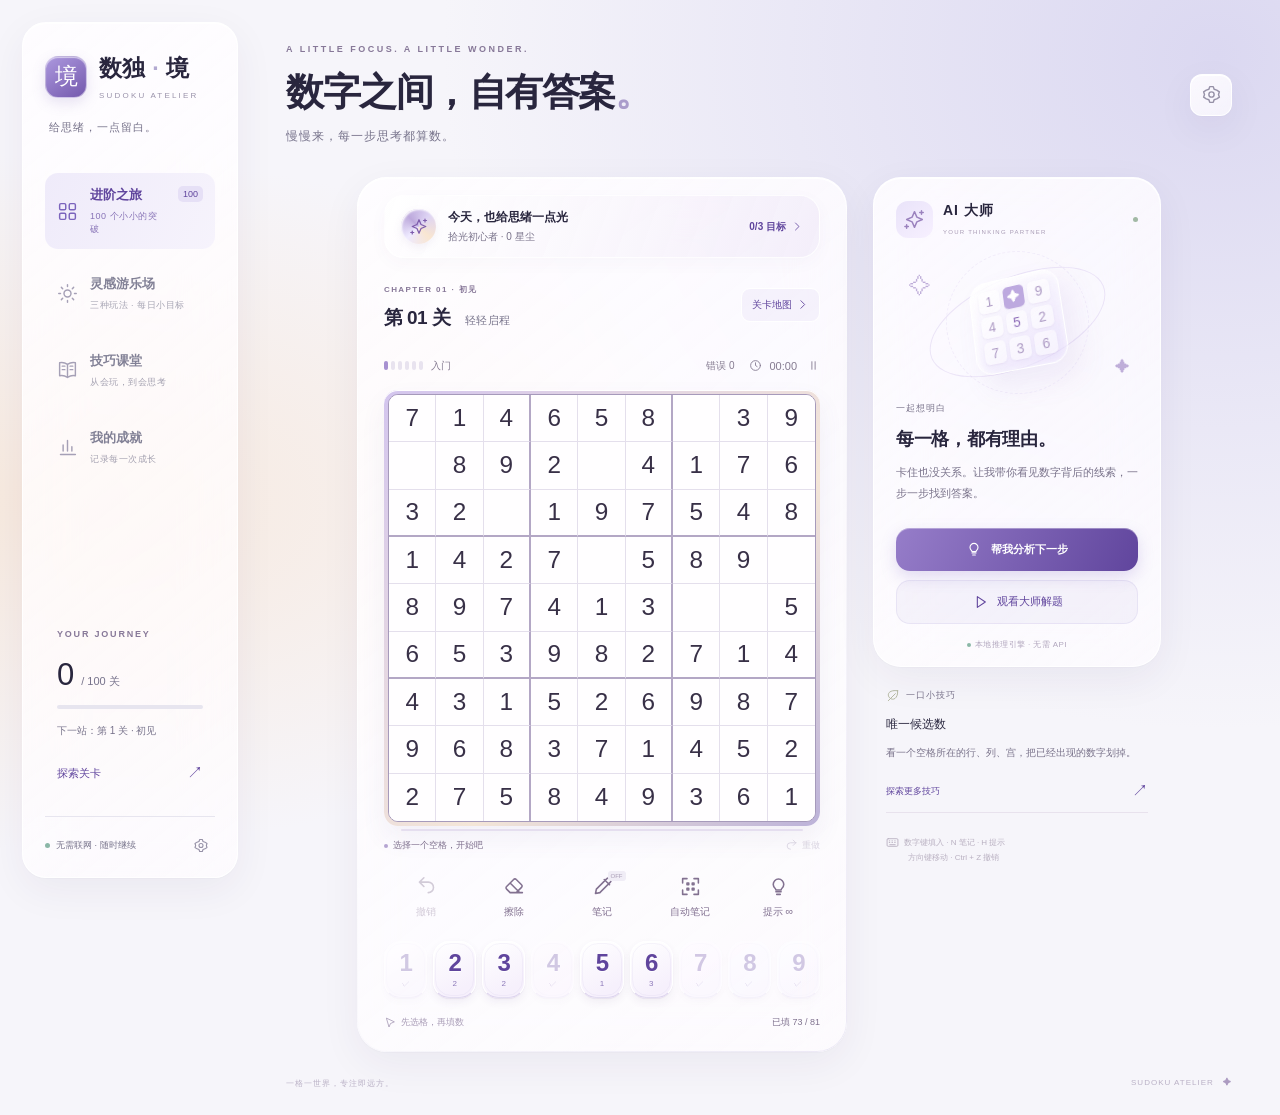
==== commit 7030a0a3: "Refine glass UI with fluid motion and add daily arcade modes" ====
--- a/index.html
+++ b/index.html
@@ -5,13 +5,15 @@
   <meta name="viewport" content="width=device-width, initial-scale=1, viewport-fit=cover">
   <meta name="theme-color" content="#f6f5fa">
   <meta name="description" content="数独·境，一百关从入门到大师的数独之旅。逐步提示、AI 大师、每日挑战，离线也能玩。">
-  <title>数独 · 境 2.0 | 100 关思维之旅</title>
+  <title>数独 · 境 3.0 | 100 关思维之旅</title>
   <link rel="icon" href="icon.svg" type="image/svg+xml">
   <link rel="manifest" href="manifest.webmanifest">
   <link rel="stylesheet" href="style.css">
   <link rel="stylesheet" href="experience.css">
   <script defer src="engine.js"></script>
   <script defer src="levels.js"></script>
+  <link rel="stylesheet" href="atelier.css">
+  <script defer src="motion.js"></script>
   <script defer src="app.js"></script>
 </head>
 <body>
@@ -22,7 +24,7 @@
       <div class="sidebar-intro">给思绪，一点留白。</div>
       <nav class="desktop-nav" aria-label="主导航">
         <button class="nav-item active" data-nav="journey"><i data-icon="grid"></i><span>进阶之旅<small>100 个小小的突破</small></span><b>100</b></button>
-        <button class="nav-item" data-nav="daily"><i data-icon="sun"></i><span>每日一题<small>每天，新的灵感</small></span></button>
+        <button class="nav-item" data-nav="daily"><i data-icon="sun"></i><span>灵感游乐场<small>三种玩法 · 每日小目标</small></span></button>
         <button class="nav-item" data-nav="learn"><i data-icon="book"></i><span>技巧课堂<small>从会玩，到会思考</small></span></button>
         <button class="nav-item" data-nav="stats"><i data-icon="chart"></i><span>我的成就<small>记录每一次成长</small></span></button>
       </nav>
@@ -34,10 +36,11 @@
       <header class="mobile-header"><a class="brand" href="#"><span class="brand-mark">境</span><span>数独 · 境</span></a><div><button class="icon-button" data-action="help" aria-label="玩法说明"><i data-icon="help"></i></button><button class="icon-button" data-action="settings" aria-label="游戏设置"><i data-icon="settings"></i></button></div></header>
       <div class="play-layout">
         <section class="game-card glass" aria-label="数独游戏">
+          <button class="inspiration-bar" id="inspiration-bar" data-action="challenges"><span class="inspiration-orb"><i data-icon="sparkles"></i></span><span><strong id="inspiration-title">今天，也给思绪一点光</strong><small id="inspiration-copy">探索三种新玩法</small></span><b id="inspiration-progress">0/3 目标</b></button><div id="focus-ribbon" class="focus-ribbon" hidden><span id="focus-label"></span><b id="focus-value"></b><button data-action="challenges">切换</button></div>
           <div class="level-heading"><div><span class="eyebrow" id="chapter-label">CHAPTER 01 · 初见</span><h2 id="level-title">第 01 关 <span>轻轻启程</span></h2></div><button class="level-switch" data-action="levels">关卡地图 <i data-icon="chevron"></i></button></div>
           <div class="game-meta"><span class="difficulty"><span id="difficulty-dots"></span><span id="difficulty-label">入门</span></span><div class="meta-actions"><span id="mistakes" title="累计错误，不限制尝试次数">错误 0</span><button class="timer-button" data-action="pause" aria-label="暂停游戏"><i data-icon="clock"></i><span id="timer">00:00</span><i data-icon="pause"></i></button></div></div>
-          <div class="board-wrap"><div id="board" class="board" role="grid" aria-label="9乘9数独棋盘"></div><div class="pause-cover" id="pause-cover" hidden><span class="pause-orbit"><i data-icon="moon"></i></span><h3>给大脑放个小假</h3><p>棋盘和时间，都在这里等你。</p><button class="primary" data-action="resume"><i data-icon="play"></i>继续游戏</button></div></div>
-          <div class="board-caption"><span id="board-status"><span class="status-dot"></span>选择一个空格，开始吧</span><button class="tiny-button" data-action="redo" id="redo-button" aria-label="重做"><i data-icon="redo"></i>重做</button></div>
+          <div class="board-wrap"><div id="board" class="board" role="grid" aria-label="9乘9数独棋盘"></div><div class="board-progress"><span id="board-progress-fill"></span></div><div class="pause-cover" id="pause-cover" hidden><span class="pause-orbit"><i data-icon="moon"></i></span><h3>给大脑放个小假</h3><p>棋盘和时间，都在这里等你。</p><button class="primary" data-action="resume"><i data-icon="play"></i>继续游戏</button></div></div>
+          <div class="board-caption"><span id="board-status"><span class="status-dot"></span>选择一个空格，开始吧</span><span id="combo-pill" class="streak-pill" hidden></span><button class="tiny-button" data-action="redo" id="redo-button" aria-label="重做"><i data-icon="redo"></i>重做</button></div>
           <div class="tool-row">
             <button class="tool" data-action="undo" id="undo-button"><i data-icon="undo"></i><span>撤销</span></button>
             <button class="tool" data-action="erase"><i data-icon="erase"></i><span>擦除</span></button>
@@ -59,7 +62,7 @@
       <footer class="page-footer"><span>一格一世界，专注即远方。</span><span>SUDOKU ATELIER <b>✦</b></span></footer>
     </main>
   </div>
-  <nav class="mobile-nav glass" aria-label="手机导航"><button class="active" data-nav="play"><i data-icon="grid"></i><span>棋盘</span></button><button data-nav="journey"><i data-icon="compass"></i><span>旅程</span></button><button class="nav-master" data-nav="ai"><i data-icon="sparkles"></i><span>AI 大师</span></button><button data-nav="learn"><i data-icon="book"></i><span>学堂</span></button><button data-nav="profile"><i data-icon="user"></i><span>我的</span></button></nav>
+  <nav class="mobile-nav glass" aria-label="手机导航"><span id="nav-lens" class="nav-lens" aria-hidden="true"></span><button class="active" data-nav="play"><i data-icon="grid"></i><span>棋盘</span></button><button data-nav="journey"><i data-icon="compass"></i><span>旅程</span></button><button class="nav-master" data-nav="ai"><i data-icon="sparkles"></i><span>AI 大师</span></button><button data-nav="learn"><i data-icon="book"></i><span>学堂</span></button><button data-nav="profile"><i data-icon="user"></i><span>我的</span></button></nav>
   <dialog id="modal" aria-labelledby="modal-title"><div class="sheet-handle" id="sheet-handle" aria-hidden="true"><span></span></div><div class="modal-header"><button class="icon-button sheet-back" id="panel-back" data-action="back" aria-label="返回上一级" hidden><i data-icon="back"></i></button><div class="sheet-titles"><span class="eyebrow" id="modal-eyebrow"></span><h2 id="modal-title"></h2></div><button class="icon-button" data-action="close" aria-label="收起全部面板"><i data-icon="close"></i></button></div><div class="panel-trail" id="panel-trail" hidden></div><div id="modal-content"></div></dialog>
   <div id="toast" role="status" aria-live="polite"></div><div id="celebration" aria-hidden="true"></div>
   <input type="file" id="import-file" accept=".json,application/json" hidden>
--- a/atelier.css
+++ b/atelier.css
@@ -0,0 +1,25 @@
+/* Atelier 3 — porcelain, ink, and a little refracted light. */
+:root{--ink:#29263e;--muted:#77738b;--panel-ink:#302c46;--panel-muted:#79728a;--accent:#7b64bd;--accent-deep:#60459d;--accent-rgb:123,100,189;--purple:var(--accent);--purple-dark:var(--accent-deep);--selected:#ded5f3;--peer:#f4f0fb;--same:#eae3f8;font-family:-apple-system,BlinkMacSystemFont,"Segoe UI","Microsoft YaHei",sans-serif;font-optical-sizing:auto}
+body{background:radial-gradient(ellipse at 95% 5%,#dbd8f1 0,transparent 45%),radial-gradient(ellipse at 4% 45%,#f7e9de 0,transparent 40%),#f6f5fa;color:var(--ink)}
+.ambient{display:none}.glass{background:linear-gradient(142deg,rgba(var(--surface-rgb),.88),rgba(var(--surface-rgb),var(--frost)));box-shadow:inset 0 1px 0 #fff,0 12px 40px rgba(51,32,91,.06),0 1px 2px #53466307}
+.brand{letter-spacing:.3px}.brand-mark{background:linear-gradient(145deg,#ac98de,#7459ad);box-shadow:inset 0 1px 1px #ffffff90,0 5px 14px #7860b32b;border:1px solid #ffffff80}.brand small{letter-spacing:2.2px}.page-header h1{font-weight:650;font-size:clamp(27px,3vw,38px);letter-spacing:-1.5px}.page-header p{color:var(--muted);font-size:12px}.eyebrow{color:#877898;letter-spacing:1.8px}.level-heading h2{font-weight:630;letter-spacing:-.6px}.level-heading h2 span{color:var(--muted)}.level-switch{border:1px solid #fff;background:rgba(var(--accent-rgb),.055);color:var(--accent-deep)}
+.game-card{border-radius:30px}.board-wrap{position:relative;border-radius:14px;padding:4px;background:linear-gradient(135deg,#d3c5ee,#f4e6d8 60%,#bcb2d9);box-shadow:0 12px 26px #67509212,inset 0 1px 0 #fff}.board{border:1px solid #a69abb;border-radius:10px;box-shadow:none;overflow:hidden}.cell{background:#fffeff;border-color:#e4dfec;font-variant-numeric:tabular-nums;font-weight:470}.cell.given{color:#383047}.cell.user{font-weight:630;color:var(--accent-deep)}.cell:nth-child(3n){border-right-color:#b3a7c5}.cell:nth-child(n+19):nth-child(-n+27),.cell:nth-child(n+46):nth-child(-n+54){border-bottom-color:#b3a7c5}.cell.selected{background:var(--selected);box-shadow:inset 0 0 0 2px var(--accent);z-index:2}.cell.same{background:var(--same)}.cell.selected.same{background:var(--selected)}.cell.peer{background:var(--peer)}.cell.peer.same{background:var(--same)}.cell.peer.selected{background:var(--selected)}.cell .notes{color:#7d6e90}.cell.error{background:var(--error-bg);color:var(--error)}.cell.pop .digit{animation:digit-settle 340ms cubic-bezier(.2,.9,.3,1)}.board.breathe{animation:none}.unit-glow{animation:unit-light 850ms ease-out!important}.board-progress{position:absolute;left:17px;right:17px;bottom:-5px;height:2px;border-radius:4px;overflow:hidden;background:#e5deef;pointer-events:none}.board-progress span{display:block;height:100%;width:0;background:linear-gradient(90deg,#ae97db,#765ab1);transition:width .55s cubic-bezier(.2,.8,.2,1)}
+.number-key{background:linear-gradient(150deg,#fff 0%,#f6f0fc 80%);border-radius:16px;box-shadow:inset 0 1px 0 #fff,0 4px 9px #5b387612,0 1px 1px #7a519619;transition:background .16s,box-shadow .16s}.number-key strong{font-weight:560;letter-spacing:-1px}.number-key small{color:var(--accent-deep);opacity:.7}.number-key.complete{opacity:.28}.number-key.active{color:#fff;background:linear-gradient(135deg,#a28aca,var(--accent-deep))}.number-key[data-spring-press]:active,.primary[data-spring-press]:active,.secondary[data-spring-press]:active{transform:none}.number-key.active small{color:white}.key-erase{color:var(--accent-deep)}.primary{background:linear-gradient(115deg,#967dc9,var(--accent-deep));border-radius:14px;font-weight:600;box-shadow:inset 0 1px 0 #ffffff55,0 6px 16px rgba(var(--accent-rgb),.22)}.secondary{border-radius:14px;color:var(--accent-deep);background:rgba(var(--accent-rgb),.06)}.tool{color:#827190}.tool svg{stroke-width:1.8}.tool.active{color:var(--accent-deep)}.input-footer,.board-caption{color:#7f718e}.game-meta{color:#857b91}.tiny-label,.master-copy p,.tip-card p{color:var(--panel-muted)}.master-art .art-cube{animation:none}.master-card{border-radius:28px}.master-copy h3{font-weight:600;letter-spacing:-.3px}
+.inspiration-bar{display:flex;align-items:center;gap:12px;width:100%;padding:13px 16px;margin:0 0 16px;border:1px solid #ffffffcc;border-radius:20px;background:linear-gradient(110deg,#ffffffbb,#f0e9f8a8);box-shadow:0 5px 18px #55417a08;text-align:left}.inspiration-orb{display:grid;place-items:center;flex-shrink:0;width:35px;height:35px;border-radius:50%;background:conic-gradient(from 45deg,#ded4f4,#f9e6d1,#eeeaff,#bda9dc,#ded4f4);color:#7e5cac;box-shadow:inset 1px 1px 2px #fff,0 3px 8px #8a6faa17}.inspiration-orb svg{width:18px}.inspiration-bar>span:nth-child(2){flex:1;min-width:0}.inspiration-bar strong{font-size:12px;display:block;font-weight:650}.inspiration-bar small{font-size:10px;color:var(--panel-muted);display:block;margin-top:4px}.inspiration-bar>b{font-size:10px;font-weight:600;color:var(--accent-deep);white-space:nowrap;display:flex;gap:5px;align-items:center}.inspiration-bar>b svg{width:12px}.focus-ribbon{display:flex;align-items:center;justify-content:space-between;gap:8px;padding:10px 13px;margin:0 0 13px;border-radius:14px;color:var(--accent-deep);background:rgba(var(--accent-rgb),.065)}.focus-ribbon span{font-size:11px;display:flex;align-items:center;gap:7px}.focus-ribbon svg{width:15px}.focus-ribbon b{font-size:14px;font-variant-numeric:tabular-nums;font-weight:600}.focus-ribbon button{font-size:10px;color:var(--panel-muted)}.focus-ribbon.urgent{background:#fcf0e8;color:#ab603b}.focus-ribbon.zen{background:#e6f1ee;color:#426f65}.streak-pill{display:inline-flex;align-items:center;gap:5px;color:var(--accent-deep);font-size:10px;font-weight:600}.streak-pill svg{width:13px}.streak-pill strong{font-variant-numeric:tabular-nums}
+dialog{background:rgba(var(--surface-rgb),.94);border-radius:32px;box-shadow:0 30px 100px #39264a35,inset 0 1px 0 #fff;overflow:hidden;isolation:isolate}dialog::backdrop{background:#27203745;backdrop-filter:blur(5px);animation:veil-in 240ms ease-out}dialog.is-closing::backdrop{background:#27203700;backdrop-filter:blur(0);transition:background 240ms,backdrop-filter 240ms}.sheet-handle{height:28px}.sheet-handle span{width:34px;height:5px;background:#afa3bc66}.modal-header h2{font-weight:660;letter-spacing:-.6px}.modal-header .eyebrow{color:#85758f}.modal-description,.lesson-prose,.resume-note,.storage-note{color:var(--panel-muted)}.menu-group{background:rgba(var(--surface-rgb),.92);border-color:rgba(var(--accent-rgb),.09);box-shadow:0 3px 15px #5b477509}.menu-row strong{font-weight:600}.menu-row small{color:var(--panel-muted)}.menu-icon{border-radius:12px;background:linear-gradient(135deg,#efe7fa,#f8eff5);color:var(--accent-deep)}.choice-card,.chapter-card{border-color:rgba(var(--accent-rgb),.09)}.choice-card.chosen{border-color:var(--accent)}.switch{width:44px;height:27px;background:#d4cedd}.switch:before{width:21px;height:21px;box-shadow:0 1px 3px #0002;transition:transform 280ms cubic-bezier(.2,.9,.2,1)}.switch:checked{background:var(--accent)}.switch:checked:before{transform:translateX(17px)}.app-shell{transition:scale 340ms cubic-bezier(.2,.8,.2,1),filter 340ms}.panel-open .app-shell{filter:saturate(.8);scale:.982}
+.arcade-hero{position:relative;min-height:160px;padding:24px;border-radius:23px;overflow:hidden;background:linear-gradient(125deg,#eee5fa,#f7ecdf);border:1px solid #fff;margin-bottom:20px}.arcade-hero>div{position:relative;z-index:1;max-width:68%}.arcade-hero h3{font-size:26px;letter-spacing:-1px;margin:10px 0 9px;line-height:1.3}.arcade-hero p{font-size:11px;color:#85758f;line-height:1.8}.arcade-orb{position:absolute;width:115px;height:115px;right:18px;top:32px;border-radius:50%;display:grid;place-items:center;background:radial-gradient(circle at 33% 25%,#fff,#f4e4e3 23%,#d3c1ec 55%,#a999ce 78%,#fff);box-shadow:inset 4px 5px 12px #fff9,inset -6px -8px 14px #8974b626,0 15px 30px #8974b62b;border:1px solid #ffffff99;transform:rotate(-18deg)}.arcade-orb>svg{width:48px;height:48px;color:#fff;filter:drop-shadow(0 3px 4px #6f499847)}.mode-grid{display:grid;grid-template-columns:1fr 1fr;gap:10px}.mode-card{position:relative;overflow:hidden;text-align:left;border-radius:20px;padding:19px 16px;background:#eee9f7;border:1px solid #ffffff;min-height:160px;display:flex;flex-direction:column;align-items:flex-start}.mode-card>svg{width:26px;height:26px;margin-bottom:17px;color:#7554ac}.mode-card strong{font-size:15px;font-weight:650}.mode-card small{font-size:10px;color:#81738d;line-height:1.7;margin-top:7px}.mode-card>b{position:absolute;top:20px;right:13px;font-size:9px;color:#806d97;font-weight:550}.mode-card.zen{background:#e8f2ed}.mode-card.zen>svg{color:#598779}.mode-card.perfect{background:#f9eddf}.mode-card.perfect>svg{color:#b48750}.mode-card.daily{background:#f3e8ef}.mode-card.daily>svg{color:#a77391}.mode-detail-symbol{margin:8px auto 20px;width:84px;height:84px;display:grid;place-items:center;border-radius:27px;background:linear-gradient(135deg,#ede5fc,#f5e6d9);box-shadow:inset 0 1px 0 white,0 10px 25px #a487c51f;color:var(--accent-deep)}.mode-detail-symbol svg{width:35px;height:35px}.mode-description{text-align:center;font-size:12px;line-height:1.95;color:var(--panel-muted);margin-bottom:20px}.mode-rules{display:grid;gap:12px;margin:18px 0 23px}.mode-rules span{display:flex;align-items:flex-start;gap:9px;font-size:11px;line-height:1.7;color:var(--panel-muted)}.mode-rules svg{width:16px;height:16px;flex-shrink:0;color:var(--accent);margin-top:1px}
+.quest-list{display:grid;gap:10px}.quest{display:flex;align-items:center;gap:12px;padding:16px 14px;background:rgba(var(--surface-rgb),.85);border:1px solid rgba(var(--accent-rgb),.1);border-radius:17px}.quest-icon{width:33px;height:33px;border-radius:50%;display:grid;place-items:center;background:var(--accent-soft);color:var(--accent-deep);flex-shrink:0}.quest-icon svg{width:17px}.quest>div{flex:1}.quest strong{font-size:12px;font-weight:600}.quest p{font-size:10px;color:var(--panel-muted);margin:5px 0 8px}.quest-track{height:3px;background:rgba(var(--accent-rgb),.1);border-radius:4px;overflow:hidden}.quest-track i{height:100%;display:block;background:var(--accent)}.quest>span:last-child{color:var(--accent-deep);font-size:10px}.quest.done .quest-icon{background:#e5f2e9;color:#54826a}.star-points{padding:18px 2px;display:flex;align-items:center;justify-content:space-between}.star-points strong{font-size:26px;font-weight:550;letter-spacing:-1px;color:var(--accent-deep)}.star-points small{font-size:10px;color:var(--panel-muted);display:block;margin-top:5px}.star-points>span{font-size:11px;color:var(--accent-deep)}.reward-card{display:flex;align-items:center;gap:12px;padding:15px;border-radius:17px;background:linear-gradient(125deg,#f1e9f8,#f9efdf);color:var(--accent-deep);margin-bottom:15px}.reward-card svg{width:23px;flex-shrink:0}.reward-card span{flex:1;font-size:12px;font-weight:600}.reward-card small{display:block;font-size:10px;font-weight:400;color:var(--panel-muted);margin-top:5px}.reward-card b{font-size:12px}.win-mark{background:linear-gradient(145deg,#e8dafa,#f6e7cf);box-shadow:inset 0 1px 0 white,0 14px 30px #a98bc222}.win-mark svg{width:36px;height:36px}.win-stars{font-size:29px;letter-spacing:8px;color:#b7995e}.win-content>p{color:var(--panel-muted)}
+.mobile-nav{isolation:isolate}.nav-lens{position:absolute;pointer-events:none;border:1px solid #ffffffb0;border-radius:19px;background:linear-gradient(145deg,#ffffffd9,rgba(var(--accent-rgb),.12));box-shadow:inset 0 1px 0 #fff,0 3px 9px rgba(var(--accent-rgb),.1);z-index:-1;left:0;top:0}.mobile-nav button{position:relative;background:none!important}.mobile-nav button.active{color:var(--accent-deep);font-weight:650}.mobile-nav .nav-master{transform:none}.mobile-nav button.active svg{stroke-width:2}.panel-trail{color:#85788e}.chapter-number{font-weight:400}.chapter-card strong{font-weight:650}.chapter-final{background:linear-gradient(130deg,#f0e6fa,#f5ecda)}
+body[data-theme="night"]{--panel-ink:#eee4f8;--ink:#eee4f8;--panel-muted:#bdb0ca;--muted:#bdb0ca;--selected:#615078;--peer:#352b43;--same:#4c3b60}body[data-theme="night"] .board-wrap{background:linear-gradient(130deg,#76608d,#413849,#927968)}body[data-theme="night"] .board{border-color:#83708f}body[data-theme="night"] .cell{background:#2b2434;border-color:#53445f}body[data-theme="night"] .cell.peer{background:var(--peer)}body[data-theme="night"] .cell.same{background:var(--same)}body[data-theme="night"] .cell.selected{background:var(--selected)}body[data-theme="night"] .cell.error{background:#542d42;color:#ffa5b4}body[data-theme="night"] .inspiration-bar,body[data-theme="night"] .arcade-hero,body[data-theme="night"] .reward-card{background:linear-gradient(135deg,#493753,#342e39);border-color:#ffffff1c}body[data-theme="night"] .mode-card{background:#3e304e;border-color:#ffffff15}body[data-theme="night"] .mode-card.zen{background:#2c423e}body[data-theme="night"] .mode-card.perfect{background:#453a32}body[data-theme="night"] .mode-card.daily{background:#442f41}body[data-theme="night"] .mode-card small,body[data-theme="night"] .arcade-hero p{color:#c6b4cd}body[data-theme="night"] .mode-card>svg{color:#c6b2e5}body[data-theme="night"] .quest{background:#342a40}body[data-theme="night"] .nav-lens{background:#5d4b74;border-color:#ffffff25}body[data-theme="night"] .focus-ribbon.zen{background:#2d443e;color:#b1d3c3}body[data-theme="night"] .focus-ribbon.urgent{background:#553d2c;color:#eed3a6}
+@keyframes digit-settle{from{opacity:.2;transform:translateY(5px) scale(.84)}to{opacity:1;transform:translateY(0) scale(1)}}
+@keyframes unit-light{0%,100%{box-shadow:none}25%{box-shadow:inset 0 0 0 40px rgba(172,145,212,.16)}}
+@keyframes veil-in{from{background:#27203700;backdrop-filter:blur(0)}to{background:#27203745;backdrop-filter:blur(5px)}}
+@media(min-width:761px){.inspiration-bar{max-width:100%;margin-top:-8px;margin-bottom:20px}.play-layout{align-items:start}.main>.inspiration-bar{display:none}}
+@media(max-width:760px){.main{padding:0 16px calc(98px + env(safe-area-inset-bottom))}.mobile-header{padding:17px 4px 16px}.mobile-header .brand{font-size:19px;letter-spacing:.3px}.mobile-header .brand-mark{width:33px;height:33px;font-size:20px;border-radius:11px}.mobile-header .icon-button{width:36px;height:36px;background:#ffffff91;border-color:#ffffffb8;color:#847494}.inspiration-bar{padding:10px 13px;border-radius:17px;margin-bottom:13px;gap:10px}.inspiration-orb{width:30px;height:30px}.inspiration-bar strong{font-size:11px}.inspiration-bar small{font-size:9px}.inspiration-bar>b{font-size:9px}.game-card{padding:19px 15px 14px;border-radius:26px}.level-heading h2{font-size:23px;margin-top:8px}.level-heading h2 span{font-size:10px;margin-left:7px}.level-heading .eyebrow{font-size:8px}.game-meta{margin:14px 0 11px}.board-wrap{padding:3px;border-radius:12px}.board{border-radius:9px}.cell{font-size:25px}.board-caption{min-height:32px;font-size:9px}.tool-row{padding:7px 0 12px}.tool{min-height:44px;gap:5px}.tool span{font-size:10px}.number-pad{gap:8px}.number-key,.key-erase{height:51px;border-radius:14px}.number-key strong{font-size:28px}.number-key small{font-size:8px;margin-bottom:12px}.input-footer{font-size:9px;margin-top:11px}.mobile-nav{bottom:calc(10px + env(safe-area-inset-bottom));left:14px;right:14px;width:auto;max-width:490px;margin:auto;border-radius:26px;padding:7px 5px;background:rgba(var(--surface-rgb),.88);border:1px solid #ffffffdd;box-shadow:inset 0 1px 0 white,0 6px 26px #59407a1b;backdrop-filter:blur(22px) saturate(150%)}.mobile-nav button{min-height:49px;border-radius:19px;gap:4px}.mobile-nav button svg{width:21px;height:21px}.mobile-nav button span{font-size:9px}.mobile-nav .nav-master svg{width:25px;height:25px}.mobile-nav .nav-master:before{display:none}dialog{border-radius:30px 30px 0 0;max-height:92dvh}.modal-header{padding:2px 20px 16px}.modal-header .icon-button{min-width:40px;min-height:40px}.modal-header h2{font-size:22px}.menu-row{min-height:78px}.menu-row small{font-size:10px}.arcade-hero{padding:21px 18px;min-height:155px}.arcade-hero h3{font-size:25px}.arcade-orb{width:97px;height:97px;right:10px;top:35px}.arcade-hero>div{max-width:66%}.mode-card{min-height:151px;padding:17px 14px}.mode-card strong{font-size:14px}.focus-ribbon{padding:8px 10px;margin-bottom:11px}#toast{border:1px solid #ffffff30;border-radius:16px;background:#493854ed;bottom:calc(93px + env(safe-area-inset-bottom));font-size:11px}.streak-pill{font-size:9px}}
+@media(max-width:370px){.main{padding-left:11px;padding-right:11px}.game-card{padding:16px 11px 12px}.cell{font-size:22px}.number-key,.key-erase{height:44px}.number-key strong{font-size:25px}.number-pad{gap:6px}.inspiration-bar small{font-size:8px}.inspiration-bar strong{font-size:10px}.mobile-nav{left:10px;right:10px}.level-heading h2 span{display:none}.mode-card{padding:15px 12px}.mode-card>b{font-size:8px;right:10px}.mode-card small{font-size:9px}.arcade-hero h3{font-size:23px}}
+@media(max-width:760px) and (max-height:880px){.mobile-header{padding-top:calc(12px + env(safe-area-inset-top));padding-bottom:12px}.game-card{padding-top:14px;padding-bottom:11px}.inspiration-bar{padding:8px 10px;margin-bottom:13px}.inspiration-bar small{display:none}.inspiration-orb{width:26px;height:26px}.game-card .level-heading h2{font-size:21px;font-weight:630;margin-top:6px}.game-meta{margin:10px 0 9px}.tool-row{padding:0 0 8px}.tool{padding:5px 0;min-height:44px}.number-key,.key-erase{height:44px}.board-caption{min-height:28px}.input-footer{margin-top:8px}.focus-ribbon:not([hidden])~.board-wrap{max-width:calc(100dvh - 530px);min-width:240px;margin-inline:auto}.zen-play .timer-button{opacity:.55}}
+@media(max-height:750px) and (max-width:760px){.mobile-header{padding-top:10px;padding-bottom:11px}.inspiration-bar{padding-top:8px;padding-bottom:8px;margin-bottom:10px}.inspiration-bar small{display:none}.inspiration-orb{width:27px;height:27px}.game-card{padding-top:15px}.game-meta{margin:10px 0 9px}.number-key,.key-erase{height:44px}.tool-row{padding-bottom:8px}.input-footer{margin-top:8px}.board-caption{min-height:29px}}
+@media(prefers-reduced-motion:reduce){*,*::before,*::after{animation:none!important;transition:none!important;scroll-behavior:auto!important}.app-shell{scale:1!important}}
+body.reduce-motion *,body.reduce-motion *::before,body.reduce-motion *::after{animation:none!important;transition:none!important}.reduce-motion .app-shell{scale:1!important}
+@media(prefers-reduced-transparency:reduce){.glass,.inspiration-bar,dialog,.mobile-nav{background:rgb(var(--surface-rgb))!important;backdrop-filter:none!important}dialog::backdrop{backdrop-filter:none!important}}
+@media(prefers-contrast:more){:root{--panel-muted:#5a4e68;--muted:#5a4e68}.board{border-color:#655373}.cell{border-color:#ad9eb9}.menu-row small,.resume-note{color:var(--panel-ink)}}
